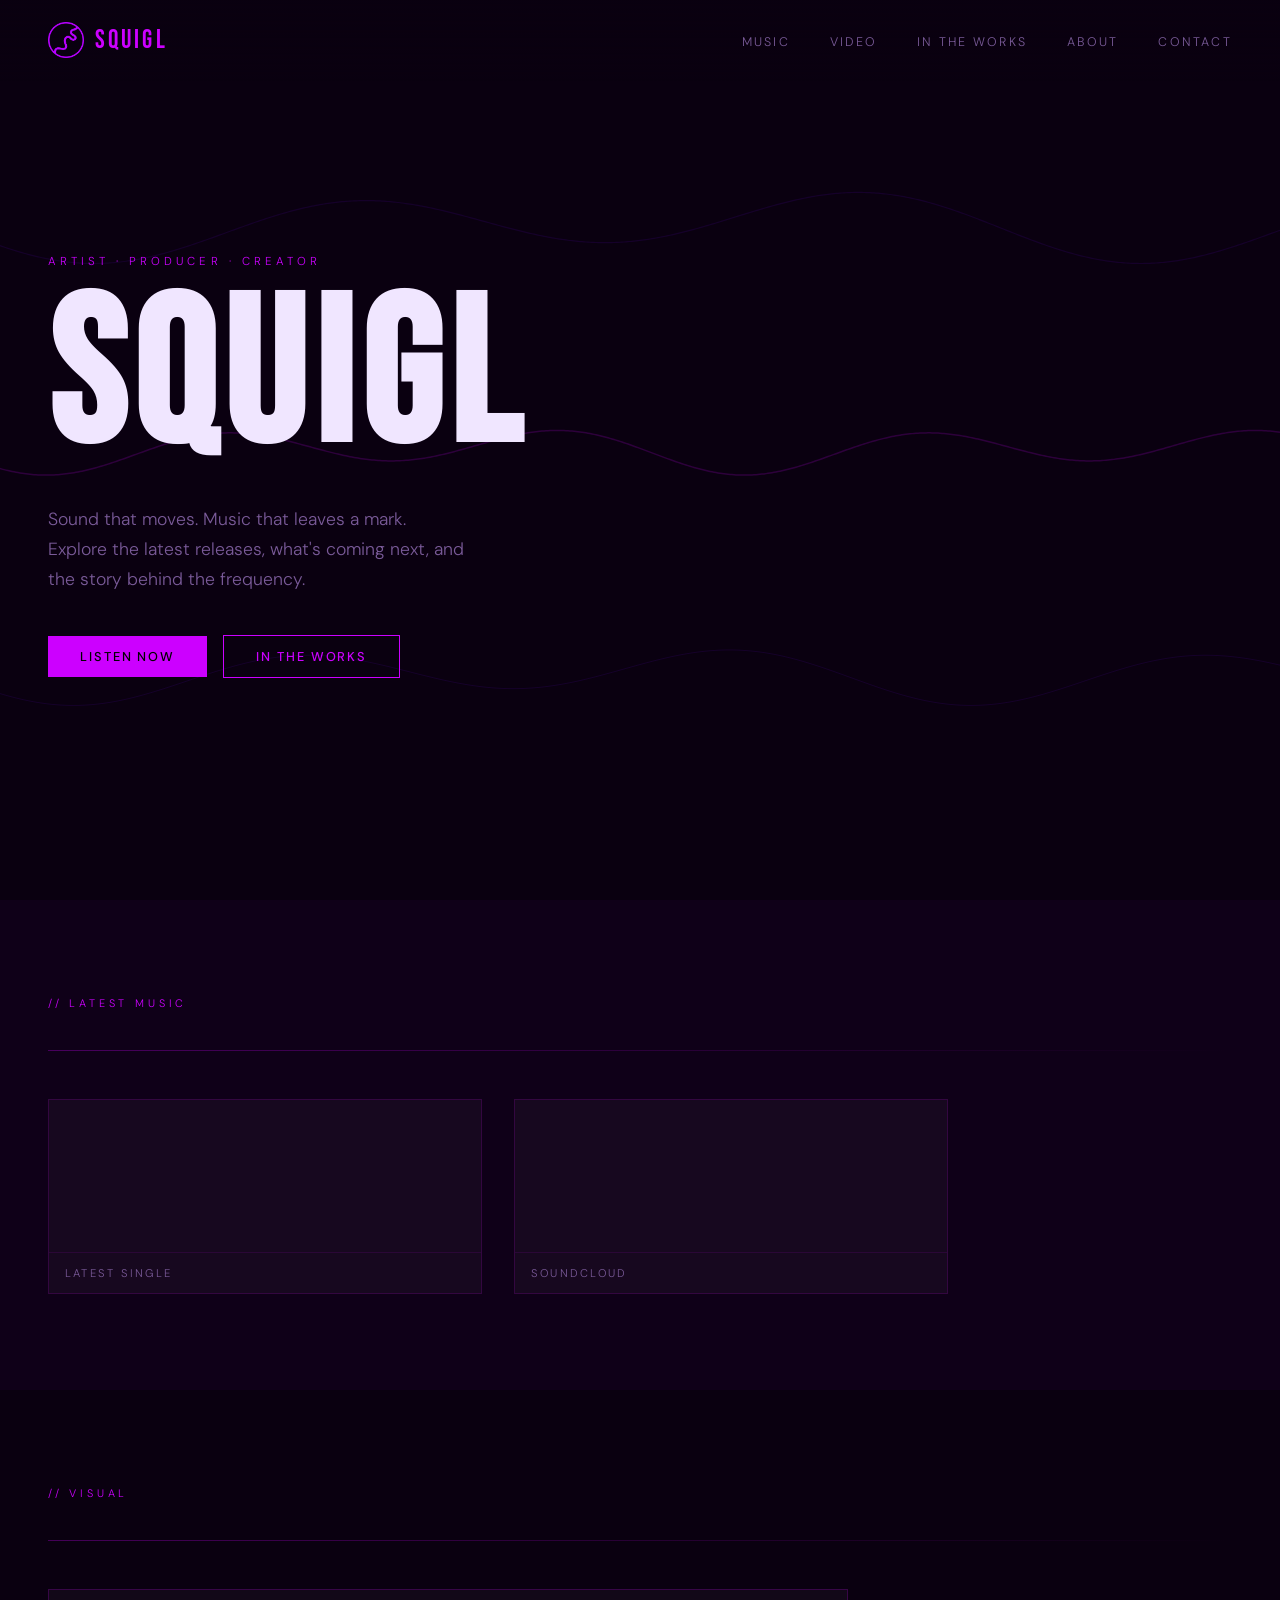
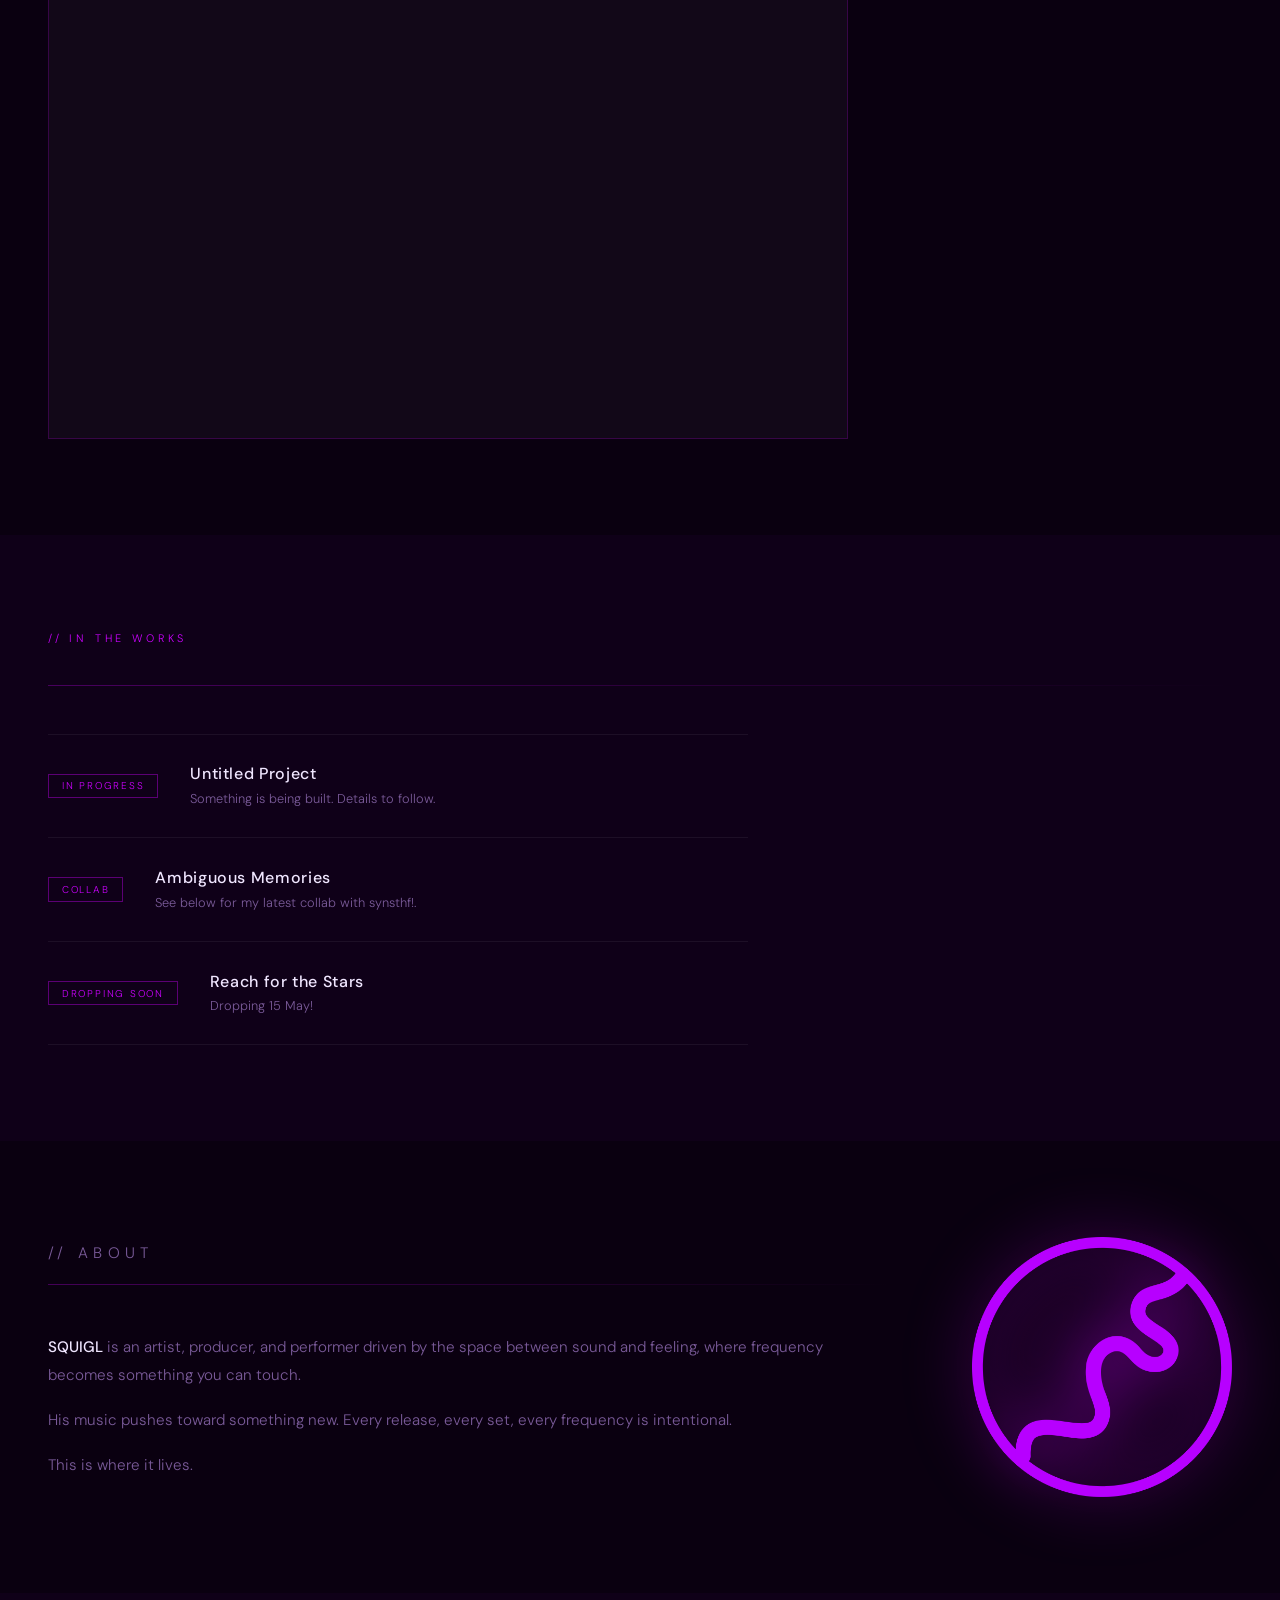
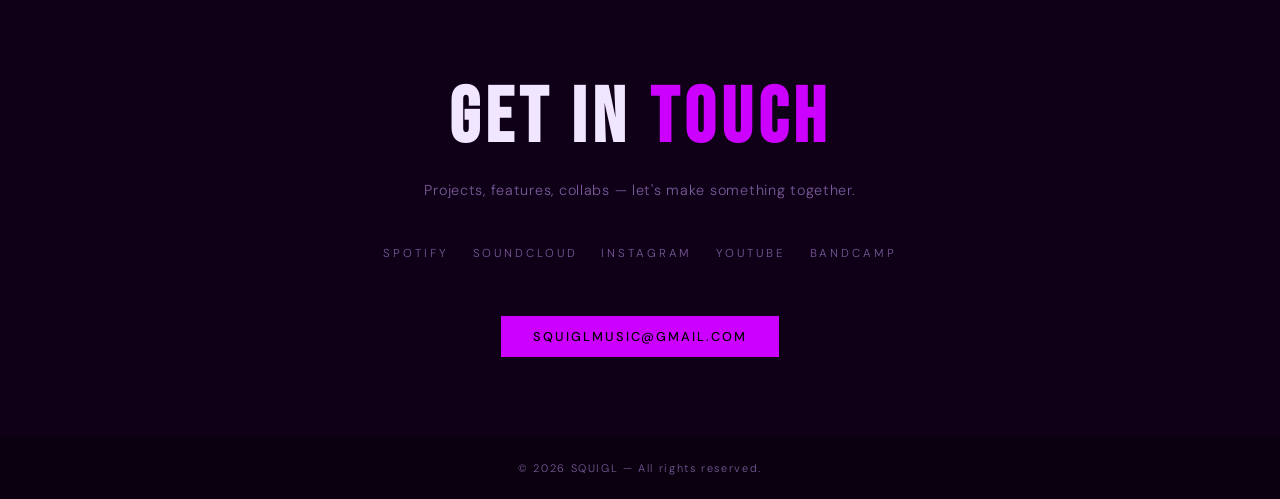
==== index.html @ 2b28300a "update page with updates" ====
<!DOCTYPE html>
<html lang="en">
<head>
  <meta charset="UTF-8" />
  <meta name="viewport" content="width=device-width, initial-scale=1.0"/>
  <title>SQUIGL</title>
  <link href="https://fonts.googleapis.com/css2?family=Bebas+Neue&family=DM+Sans:wght@300;400;500&display=swap" rel="stylesheet"/>
  <link rel="stylesheet" href="styles.css"/>
  <link rel="icon" type="image/png" href="assets/squigl-logo.png" />
</head>
<body>

<!-- Animated waveform background -->
<canvas id="wave-canvas"></canvas>

<!-- ── NAV ── -->
<nav>
  <a href="#hero" class="nav-logo">
    <img src="assets/squigl-logo.png" alt="SQUIGL logo" class="nav-logo-img" />
    <span>SQUIGL</span>
  </a>
  <ul class="nav-links">
    <li><a href="#music">Music</a></li>
    <li><a href="#video">Video</a></li>
    <li><a href="#itw">In The Works</a></li>
    <li><a href="#about">About</a></li>
    <li><a href="#contact">Contact</a></li>
  </ul>
</nav>

<!-- ── HERO ── -->
<section id="hero">
  <p class="hero-eyebrow">Artist · Producer · Creator</p>
  <h1 class="hero-title">SQUIGL</h1>
  <p class="hero-sub">
    Sound that moves. Music that leaves a mark. Explore the latest releases,
    what's coming next, and the story behind the frequency.
  </p>
  <div class="hero-cta">
    <a href="#music" class="btn-primary">Listen Now</a>
    <a href="#itw" class="btn-ghost">In The Works</a>
  </div>
</section>

<!-- ── MUSIC ── -->
<section id="music">
  <div class="reveal">
    <p class="section-label">// Latest Music</p>
    <div class="divider"></div>
  </div>
  <div class="music-grid reveal">

    <!-- SPOTIFY: Replace src with your own Spotify embed URL -->
    <div class="embed-card">
      <iframe
        style="border-radius:12px"
        src="https://open.spotify.com/track/2pIwfe04i9Z5fiFF3pInk8?si=0004946052394deb"
        width="100%" height="152" frameBorder="0" allowfullscreen=""
        allow="autoplay; clipboard-write; encrypted-media; fullscreen; picture-in-picture"
        loading="lazy">
      </iframe>
      <p class="embed-label">Latest Single</p>
    </div>

    <!-- SOUNDCLOUD: Replace url= param with your SoundCloud profile/track URL -->
    <div class="embed-card">
      <iframe
        src="https://w.soundcloud.com/player/?url=https%3A//api.soundcloud.com/tracks/soundcloud%253Atracks%253A2305006985&color=%23ff5500&auto_play=false&hide_related=false&show_comments=true&show_user=true&show_reposts=false&show_teaser=true&visual=true"
        height="152"
        allow="autoplay">
      </iframe>
      <p class="embed-label">SoundCloud</p>
    </div>

  </div>
</section>

<!-- ── VIDEO ── -->
<section id="video">
  <div class="reveal">
    <p class="section-label">// Visual</p>
    <div class="divider"></div>
  </div>
  <div class="video-wrapper reveal">
    <iframe
      src="https://www.youtube.com/embed/nkhw7h3QoJo?si=fxTuR2RmTBnGTgtb"
      title="YouTube video player"
      frameborder="0"
      allow="accelerometer; autoplay; clipboard-write; encrypted-media; gyroscope; picture-in-picture; web-share"
      referrerpolicy="strict-origin-when-cross-origin"
      allowfullscreen>
    </iframe>
  </div>
</section>

<!-- ── IN THE WORKS ── -->
<section id="itw">
  <div class="reveal">
    <p class="section-label">// In The Works</p>
    <div class="divider"></div>
  </div>
  <div class="itw-list reveal">

    <!-- ITW CARD: Duplicate for each project. Status options: Coming Soon / In Progress / Collab / Dropping Soon -->
    <div class="itw-card">
      <span class="itw-status">In Progress</span>
      <div class="itw-info">
        <div class="itw-title">Untitled Project</div>
        <div class="itw-desc">Something is being built. Details to follow.</div>
      </div>
    </div>

    <div class="itw-card">
      <span class="itw-status">Collab</span>
      <div class="itw-info">
        <div class="itw-title">Ambiguous Memories</div>
        <div class="itw-desc">See below for my latest collab with synsthf!.</div>
      </div>
    </div>

    <div class="itw-card">
      <span class="itw-status">Dropping Soon</span>
      <div class="itw-info">
        <div class="itw-title">Reach for the Stars</div>
        <div class="itw-desc">Dropping 15 May!</div>
      </div>
    </div>

  </div>
</section>

<!-- ── ABOUT ── -->
<section id="about">
  <div class="about-text reveal">
    <p class="section-label">// About</p>
    <div class="divider"></div>
    <p>
      <strong>SQUIGL</strong> is an artist, producer, and performer driven by the space
      between sound and feeling, where frequency becomes something you can touch.
    </p>
    <p>
      His music pushes toward something new. Every release, every set, every frequency is intentional.
    </p>
    <p>This is where it lives.</p>
  </div>
  <div class="about-visual reveal">
    <div class="about-logo-wrap">
      <img src="assets/squigl-logo.png" alt="SQUIGL" class="about-logo-img" />
    </div>
  </div>
</section>

<!-- ── CONTACT ── -->
<section id="contact">
  <h2 class="contact-title reveal">GET IN <span>TOUCH</span></h2>
  <p class="contact-sub reveal">Projects, features, collabs — let's make something together.</p>

  <!-- SOCIAL LINKS: Replace each href="#" with your actual profile URL -->
  <div class="social-row reveal">
    <a href="https://open.spotify.com/artist/3eHEbnWZ27MDBjAHcdsJw5" class="social-link">Spotify</a>
    <a href="https://soundcloud.com/squigl" class="social-link">SoundCloud</a>
    <a href="https://www.instagram.com/squigl.music/" class="social-link">Instagram</a>
    <a href="https://www.youtube.com/@SQUIGL-Music" class="social-link">YouTube</a>
    <a href="https://squigl.bandcamp.com/dashboard" class="social-link">Bandcamp</a>
  </div>

  <!-- EMAIL: Replace with your actual email address -->
  <a href="mailto:squiglmusic@gmail.com" class="btn-primary reveal">squiglmusic@gmail.com</a>
</section>

<!-- ── FOOTER ── -->
<footer>
  <p>&copy; 2026 SQUIGL — All rights reserved.</p>
</footer>

<script src="script.js"></script>
</body>
</html>
---- styles.css ----
/* ============================================================
   SQUIGL — styles.css
   ============================================================ */

*, *::before, *::after { box-sizing: border-box; margin: 0; padding: 0; }

/* ── CSS VARIABLES ── */
:root {
  --bg: #0a0010;
  --bg2: #0f0018;
  --purple-deep: #1a003a;
  --purple-mid: #4b00a0;
  --magenta: #cc00ff;
  --magenta-bright: #e040ff;
  --text: #f0e6ff;
  --muted: #7a5a99;
}

html { scroll-behavior: smooth; }

body {
  background: var(--bg);
  color: var(--text);
  font-family: 'DM Sans', sans-serif;
  font-weight: 300;
  overflow-x: hidden;
}

/* ── ANIMATED WAVEFORM CANVAS ── */
#wave-canvas {
  position: fixed;
  top: 0; left: 0;
  width: 100%;
  height: 100%;
  z-index: 0;
  opacity: 0.18;
  pointer-events: none;
}

/* ============================================================
   NAV
   ============================================================ */
nav {
  position: fixed;
  top: 0; left: 0; right: 0;
  z-index: 100;
  display: flex;
  flex-direction: row;
  align-items: center;
  justify-content: space-between;
  padding: 1.4rem 3rem;
  background: linear-gradient(to bottom, rgba(10,0,16,0.95) 0%, transparent 100%);
}

.nav-logo {
  display: flex;
  flex-direction: row;
  align-items: center;
  gap: 0.7rem;
  text-decoration: none;
}

.nav-logo-img {
  width: 36px;
  height: 36px;
  object-fit: contain;
}

.nav-logo span {
  font-family: 'Bebas Neue', sans-serif;
  font-size: 1.6rem;
  letter-spacing: 0.12em;
  color: var(--magenta);
}

.nav-links {
  display: flex;
  flex-direction: row;
  align-items: center;
  gap: 2.5rem;
  list-style: none;
}

.nav-links a {
  color: var(--muted);
  text-decoration: none;
  font-size: 0.78rem;
  letter-spacing: 0.18em;
  text-transform: uppercase;
  transition: color 0.2s;
}

.nav-links a:hover { color: var(--magenta-bright); }

/* ============================================================
   HERO
   ============================================================ */
#hero {
  position: relative;
  z-index: 1;
  min-height: 100vh;
  display: flex;
  flex-direction: column;
  justify-content: center;
  align-items: flex-start;
  padding: 5rem 3rem 3rem;
}

.hero-eyebrow {
  font-size: 0.72rem;
  letter-spacing: 0.35em;
  text-transform: uppercase;
  color: var(--magenta);
  margin-bottom: 1.2rem;
  opacity: 0;
  animation: fadeUp 0.8s 0.2s forwards;
}

.hero-title {
  font-family: 'Bebas Neue', sans-serif;
  font-size: clamp(5rem, 16vw, 14rem);
  line-height: 0.9;
  letter-spacing: 0.04em;
  color: var(--text);
  opacity: 0;
  animation: fadeUp 0.9s 0.4s forwards;
}

.hero-title span { color: var(--magenta); }

.hero-sub {
  margin-top: 2rem;
  font-size: clamp(0.9rem, 1.4vw, 1.1rem);
  color: var(--muted);
  max-width: 420px;
  line-height: 1.7;
  opacity: 0;
  animation: fadeUp 0.9s 0.6s forwards;
}

.hero-cta {
  margin-top: 2.5rem;
  display: flex;
  flex-direction: row;
  align-items: center;
  gap: 1rem;
  opacity: 0;
  animation: fadeUp 0.9s 0.8s forwards;
}

/* ============================================================
   BUTTONS
   ============================================================ */
.btn-primary {
  display: inline-flex;
  align-items: center;
  justify-content: center;
  padding: 0.75rem 2rem;
  background: var(--magenta);
  color: #000;
  font-family: 'DM Sans', sans-serif;
  font-weight: 500;
  font-size: 0.8rem;
  letter-spacing: 0.15em;
  text-transform: uppercase;
  text-decoration: none;
  border: none;
  cursor: pointer;
  transition: background 0.2s, transform 0.15s;
}

.btn-primary:hover {
  background: var(--magenta-bright);
  transform: translateY(-2px);
}

.btn-ghost {
  display: inline-flex;
  align-items: center;
  justify-content: center;
  padding: 0.75rem 2rem;
  background: transparent;
  color: var(--magenta);
  font-family: 'DM Sans', sans-serif;
  font-weight: 500;
  font-size: 0.8rem;
  letter-spacing: 0.15em;
  text-transform: uppercase;
  text-decoration: none;
  border: 1px solid var(--magenta);
  cursor: pointer;
  transition: background 0.2s, transform 0.15s;
}

.btn-ghost:hover {
  background: rgba(204,0,255,0.1);
  transform: translateY(-2px);
}

/* ============================================================
   SHARED SECTION STYLES
   ============================================================ */
section {
  position: relative;
  z-index: 1;
  padding: 6rem 3rem;
}

.section-label {
  font-size: 0.68rem;
  letter-spacing: 0.35em;
  text-transform: uppercase;
  color: var(--magenta);
  margin-bottom: 2.5rem;
}

.divider {
  width: 100%;
  height: 1px;
  background: linear-gradient(to right, var(--magenta), transparent);
  margin-bottom: 3rem;
  opacity: 0.3;
}

/* ============================================================
   MUSIC
   ============================================================ */
#music {
  background: var(--bg2);
}

.music-grid {
  display: flex;
  flex-direction: row;
  flex-wrap: wrap;
  gap: 2rem;
  max-width: 900px;
}

.embed-card {
  flex: 1 1 360px;
  display: flex;
  flex-direction: column;
  background: rgba(255,255,255,0.03);
  border: 1px solid rgba(204,0,255,0.15);
  overflow: hidden;
  transition: border-color 0.3s, transform 0.3s;
}

.embed-card:hover {
  border-color: rgba(204,0,255,0.5);
  transform: translateY(-4px);
}

.embed-card iframe {
  width: 100%;
  display: block;
  border: none;
}

.embed-label {
  padding: 0.8rem 1rem;
  font-size: 0.7rem;
  letter-spacing: 0.2em;
  text-transform: uppercase;
  color: var(--muted);
  border-top: 1px solid rgba(204,0,255,0.1);
}

/* ============================================================
   VIDEO
   ============================================================ */
#video {
  background: var(--bg);
}

.video-wrapper {
  position: relative;
  width: 100%;
  max-width: 800px;
  aspect-ratio: 16/9;
  background: rgba(255,255,255,0.03);
  border: 1px solid rgba(204,0,255,0.2);
  overflow: hidden;
}

.video-wrapper iframe {
  position: absolute;
  inset: 0;
  width: 100%;
  height: 100%;
  border: none;
}

/* ============================================================
   IN THE WORKS
   ============================================================ */
#itw {
  background: var(--bg2);
}

.itw-list {
  max-width: 700px;
  display: flex;
  flex-direction: column;
}

.itw-card {
  display: flex;
  flex-direction: row;
  align-items: center;
  gap: 2rem;
  padding: 1.8rem 0;
  border-bottom: 1px solid rgba(255,255,255,0.06);
}

.itw-card:first-child {
  border-top: 1px solid rgba(255,255,255,0.06);
}

.itw-status {
  flex: 0 0 auto;
  font-size: 0.62rem;
  letter-spacing: 0.18em;
  text-transform: uppercase;
  color: var(--magenta);
  border: 1px solid rgba(204,0,255,0.4);
  padding: 0.3rem 0.8rem;
  white-space: nowrap;
}

.itw-info {
  flex: 1;
  display: flex;
  flex-direction: column;
  gap: 0.3rem;
}

.itw-title {
  font-size: 1rem;
  font-weight: 500;
  color: var(--text);
  letter-spacing: 0.04em;
}

.itw-desc {
  font-size: 0.8rem;
  color: var(--muted);
  line-height: 1.5;
}

/* ============================================================
   ABOUT
   ============================================================ */
#about {
  display: flex;
  flex-direction: row;
  align-items: center;
  gap: 5rem;
  background: var(--bg);
}

.about-text {
  flex: 1;
  display: flex;
  flex-direction: column;
}

.about-text p {
  color: var(--muted);
  line-height: 1.9;
  font-size: 0.95rem;
  margin-bottom: 1rem;
}

.about-text p strong {
  color: var(--text);
  font-weight: 500;
}

.about-visual {
  flex: 0 0 auto;
  display: flex;
  align-items: center;
  justify-content: center;
}

.about-logo-wrap {
  position: relative;
  width: 260px;
  height: 260px;
}

.about-logo-wrap::before {
  content: '';
  position: absolute;
  inset: -20px;
  border-radius: 50%;
  background: radial-gradient(circle, rgba(204,0,255,0.15) 0%, transparent 70%);
  animation: pulse 3s ease-in-out infinite;
}

.about-logo-img {
  width: 100%;
  height: 100%;
  object-fit: contain;
  filter: drop-shadow(0 0 30px rgba(204,0,255,0.5));
}

/* ============================================================
   CONTACT
   ============================================================ */
#contact {
  display: flex;
  flex-direction: column;
  align-items: center;
  justify-content: center;
  text-align: center;
  background: var(--bg2);
  padding: 5rem 3rem;
}

.contact-title {
  font-family: 'Bebas Neue', sans-serif;
  font-size: clamp(2.5rem, 6vw, 5rem);
  letter-spacing: 0.08em;
  color: var(--text);
  margin-bottom: 1rem;
}

.contact-title span { color: var(--magenta); }

.contact-sub {
  color: var(--muted);
  font-size: 0.9rem;
  margin-bottom: 2.5rem;
  letter-spacing: 0.05em;
}

.social-row {
  display: flex;
  flex-direction: row;
  align-items: center;
  justify-content: center;
  flex-wrap: wrap;
  gap: 1.5rem;
  margin-bottom: 3rem;
}

.social-link {
  color: var(--muted);
  text-decoration: none;
  font-size: 0.72rem;
  letter-spacing: 0.25em;
  text-transform: uppercase;
  transition: color 0.2s;
  padding: 0.4rem 0;
  border-bottom: 1px solid transparent;
}

.social-link:hover {
  color: var(--magenta-bright);
  border-bottom-color: var(--magenta-bright);
}

/* ============================================================
   FOOTER
   ============================================================ */
footer {
  position: relative;
  z-index: 1;
  display: flex;
  align-items: center;
  justify-content: center;
  padding: 1.5rem 3rem;
  background: var(--bg);
  color: var(--muted);
  font-size: 0.68rem;
  letter-spacing: 0.15em;
}

/* ============================================================
   ANIMATIONS
   ============================================================ */
@keyframes fadeUp {
  from { opacity: 0; transform: translateY(24px); }
  to   { opacity: 1; transform: translateY(0); }
}

@keyframes pulse {
  0%, 100% { transform: scale(1); opacity: 1; }
  50%       { transform: scale(1.05); opacity: 0.7; }
}

.reveal {
  opacity: 0;
  transform: translateY(20px);
  transition: opacity 0.7s ease, transform 0.7s ease;
}

.reveal.visible {
  opacity: 1;
  transform: translateY(0);
}

/* ============================================================
   RESPONSIVE
   ============================================================ */
@media (max-width: 768px) {
  nav {
    padding: 1rem 1.5rem;
  }

  .nav-links {
    display: none;
  }

  #hero,
  section {
    padding-left: 1.5rem;
    padding-right: 1.5rem;
  }

  .music-grid {
    flex-direction: column;
  }

  #about {
    flex-direction: column;
    gap: 3rem;
  }

  .about-visual {
    order: -1;
  }

  .about-logo-wrap {
    width: 180px;
    height: 180px;
  }

  .itw-card {
    flex-direction: column;
    align-items: flex-start;
    gap: 0.8rem;
  }
}
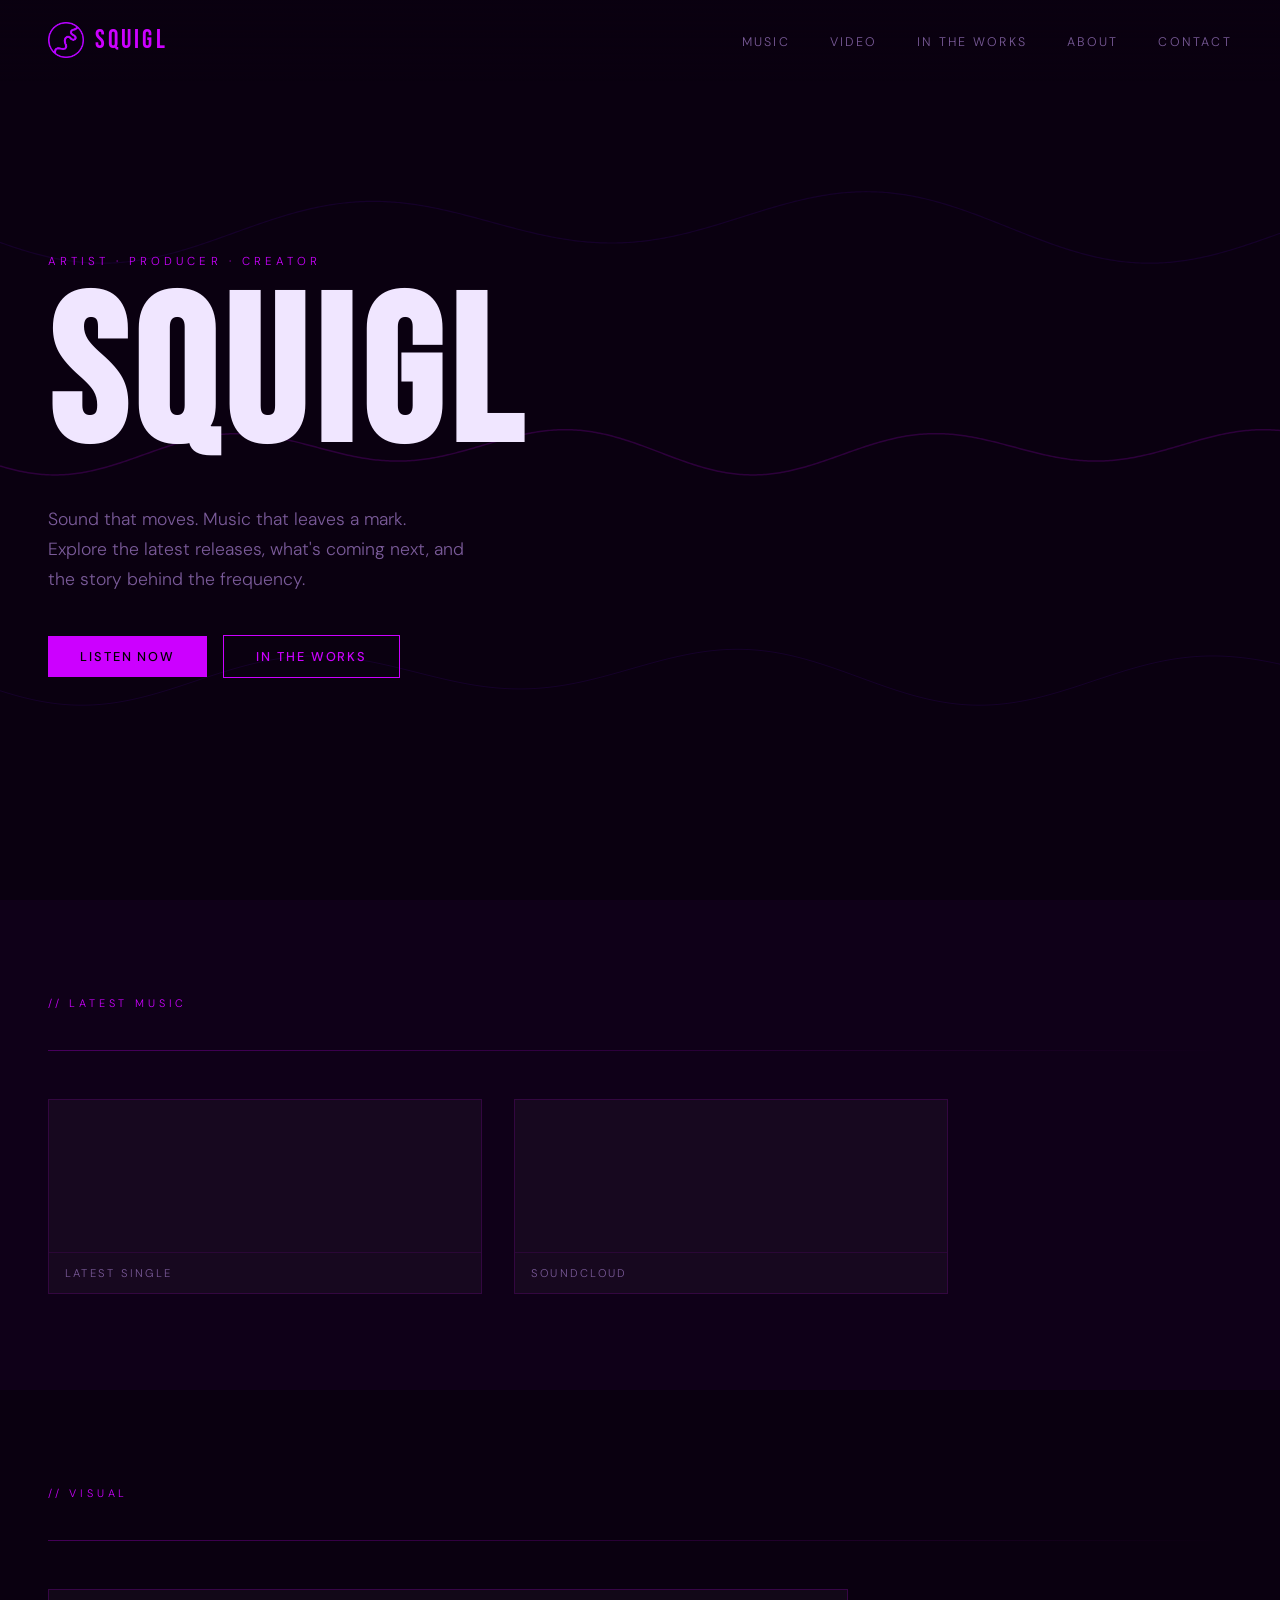
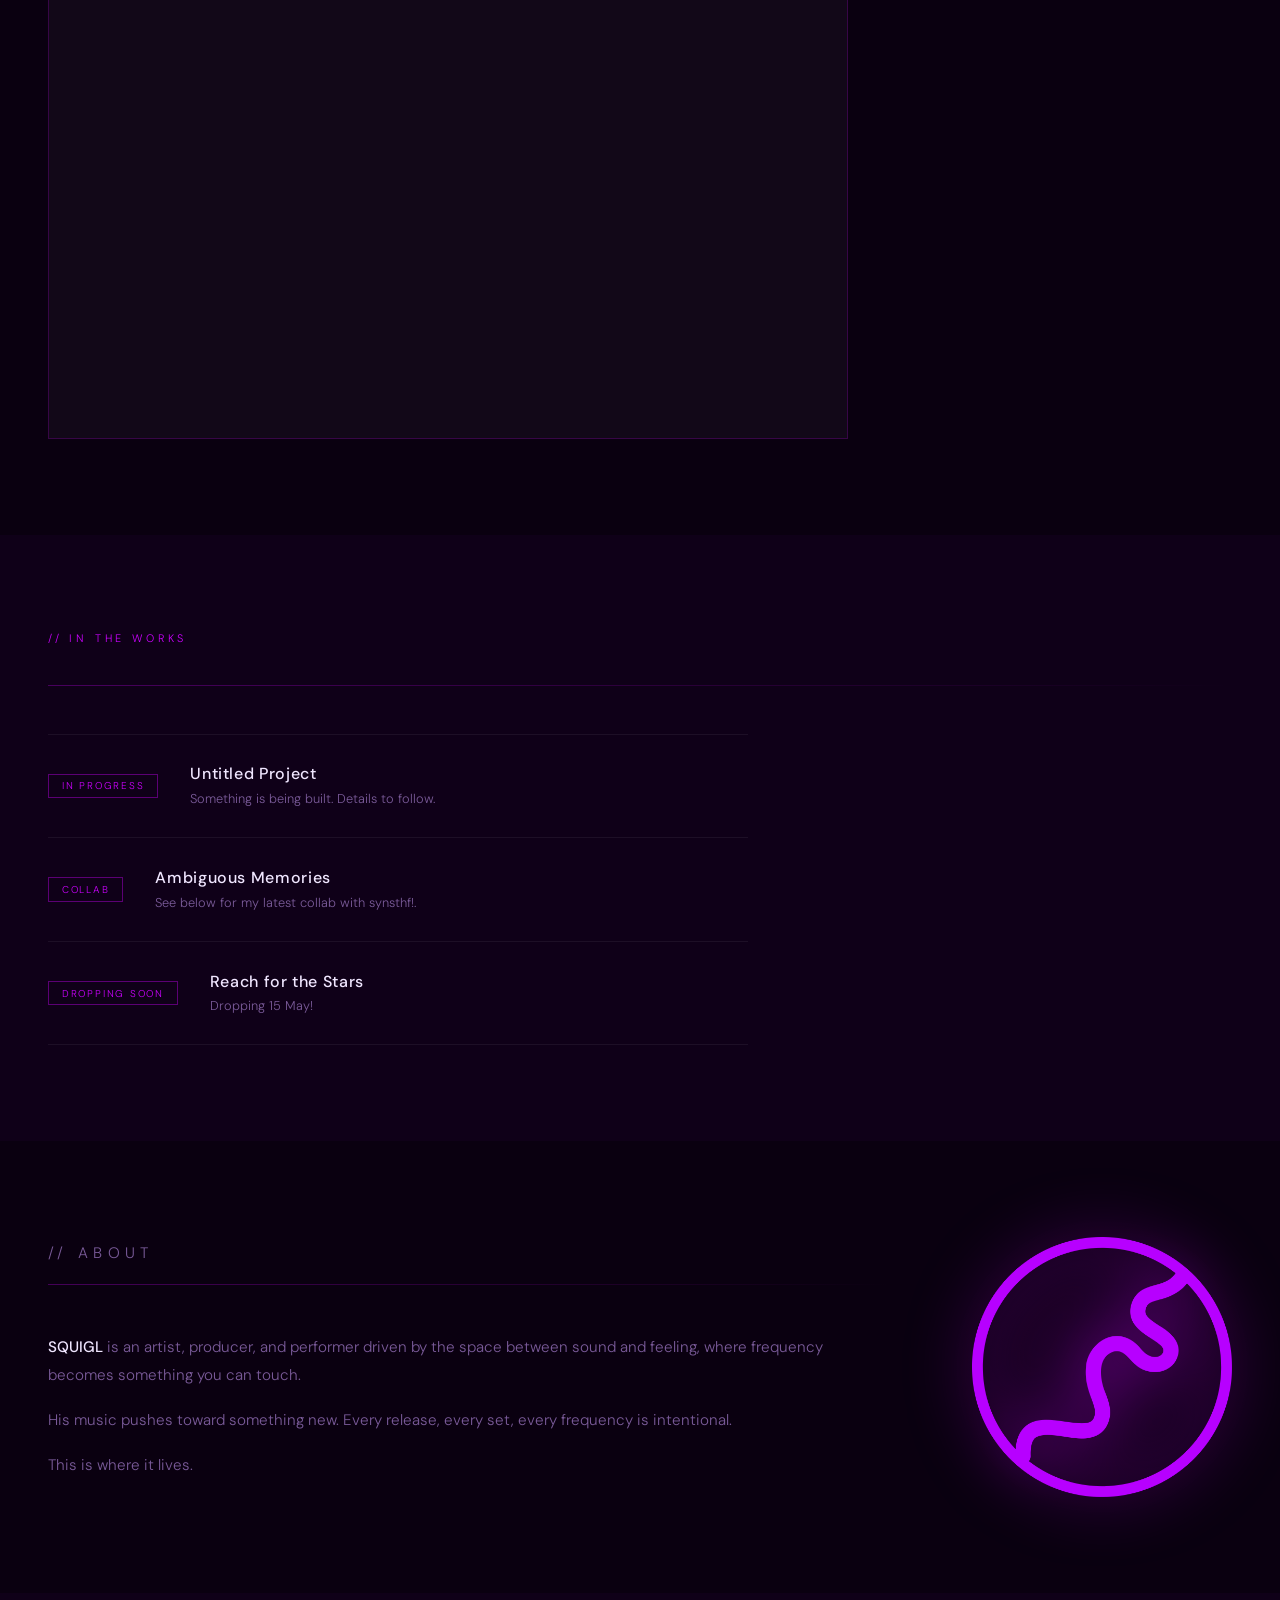
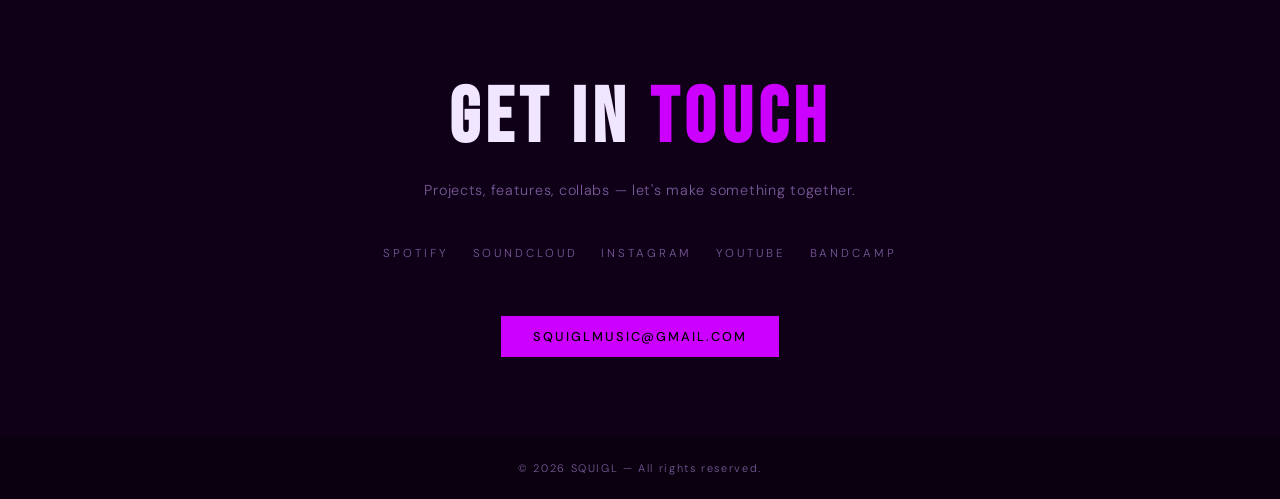
==== commit 5114d0ca: "fix spotify connection" ====
--- a/index.html
+++ b/index.html
@@ -54,7 +54,7 @@
     <div class="embed-card">
       <iframe
         style="border-radius:12px"
-        src="https://open.spotify.com/track/2pIwfe04i9Z5fiFF3pInk8?si=0004946052394deb"
+        src="https://open.spotify.com/embed/track/2pIwfe04i9Z5fiFF3pInk8"
         width="100%" height="152" frameBorder="0" allowfullscreen=""
         allow="autoplay; clipboard-write; encrypted-media; fullscreen; picture-in-picture"
         loading="lazy">
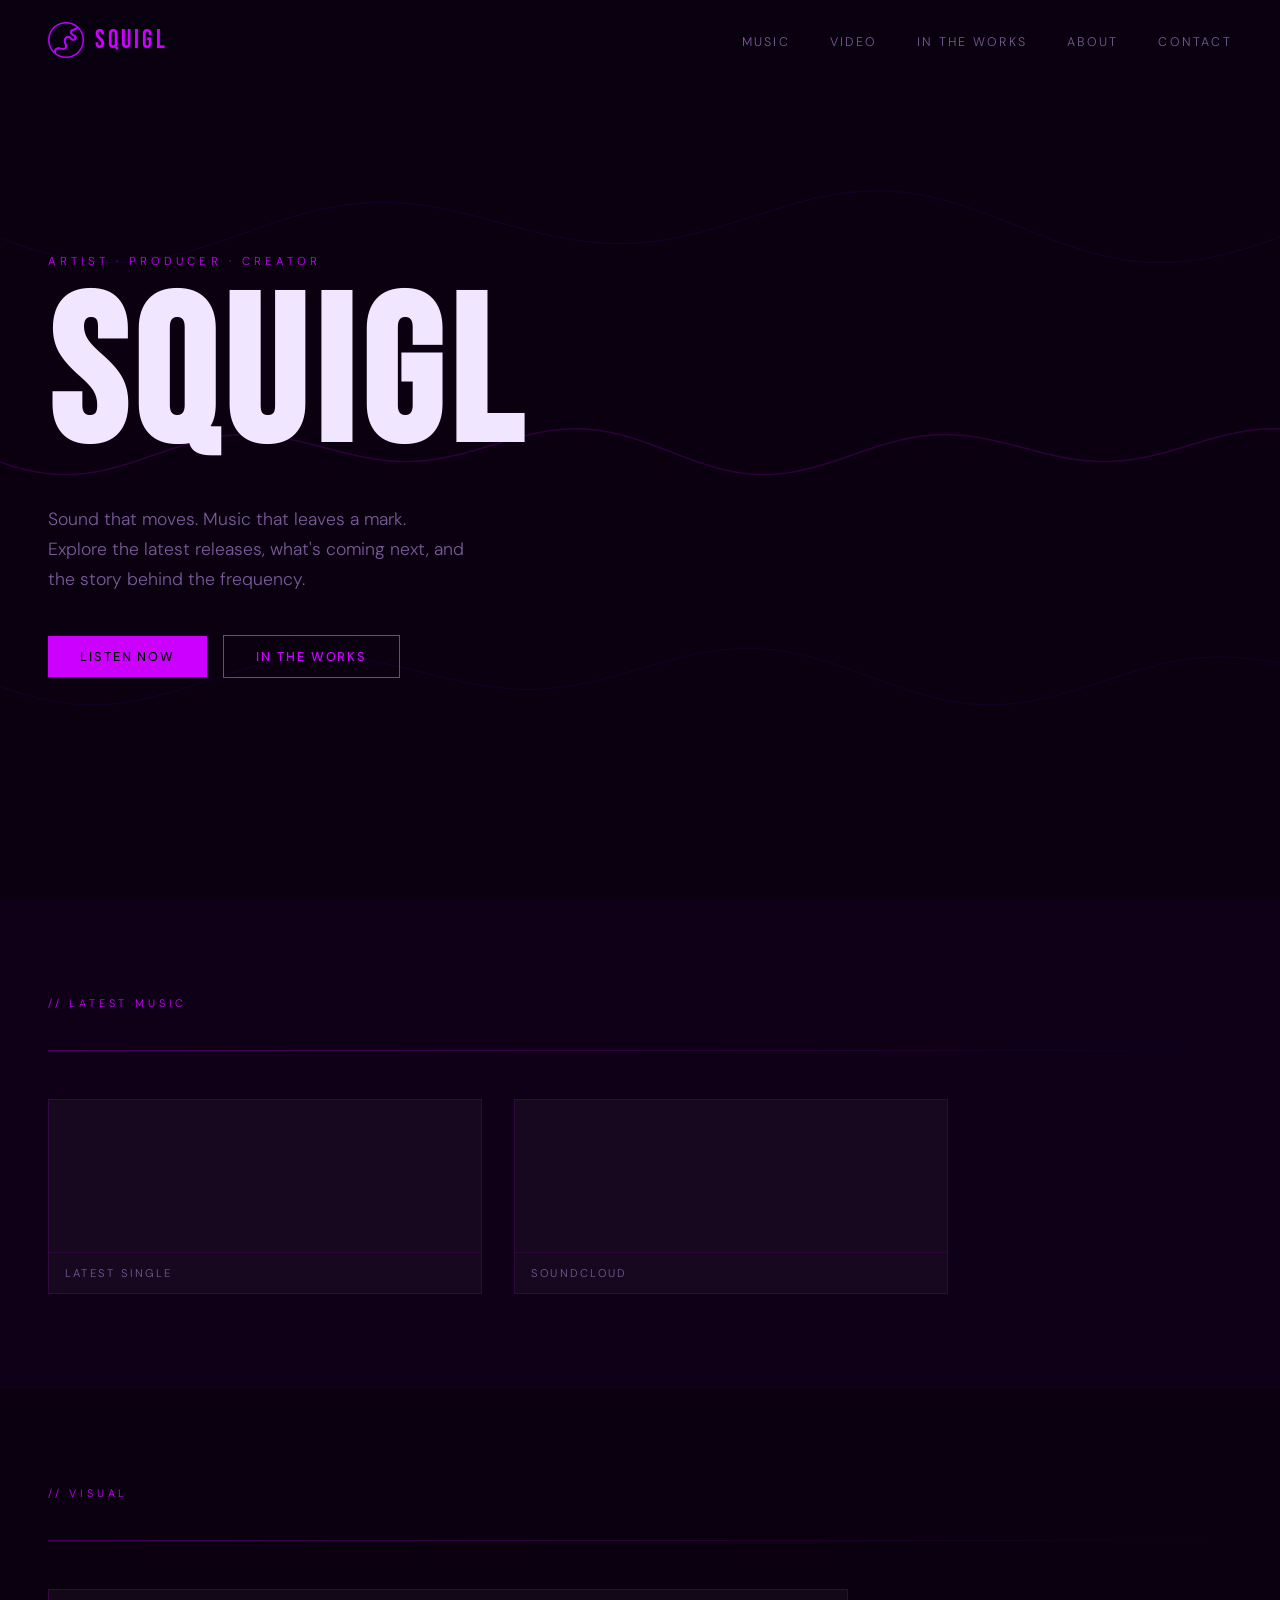
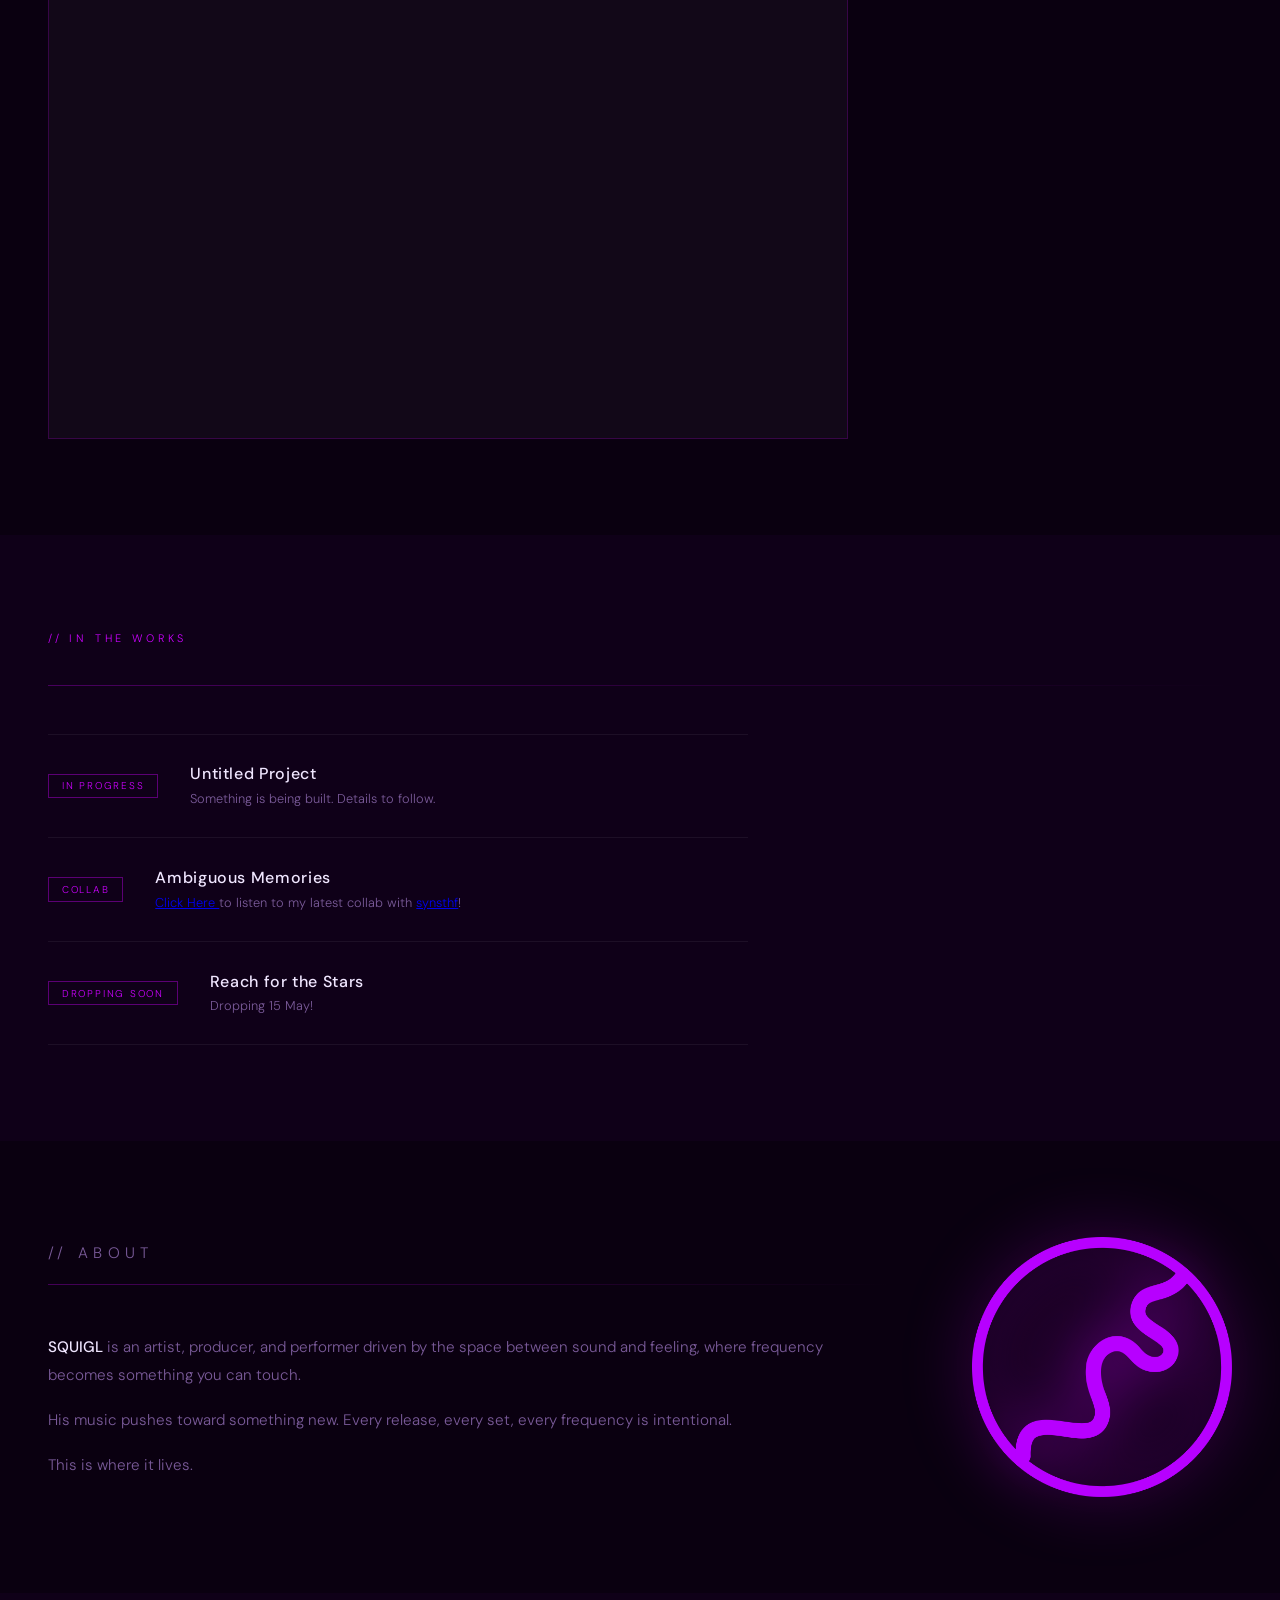
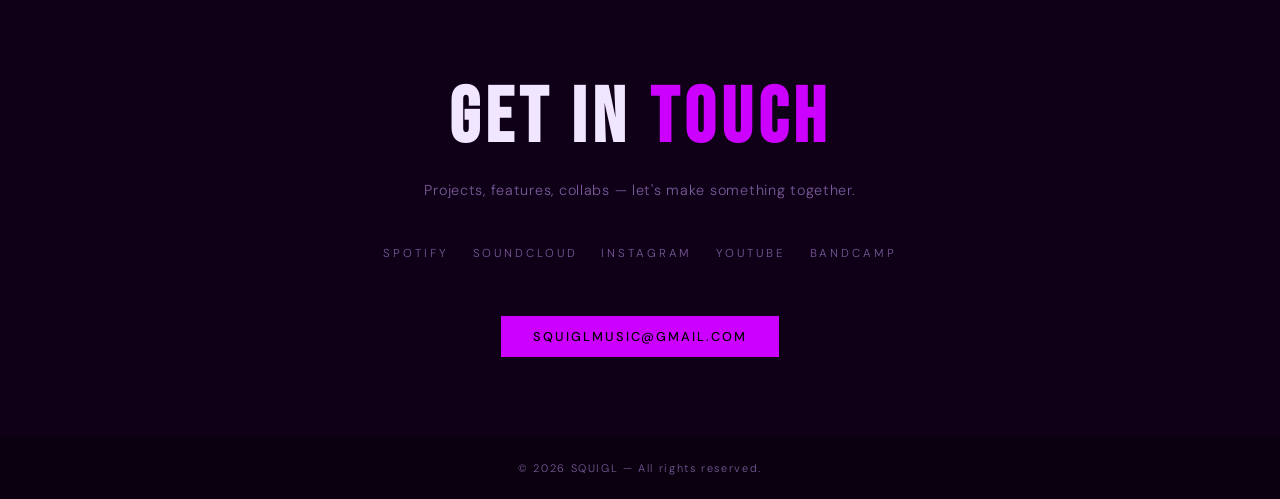
==== commit 7e537e84: "add collab info" ====
--- a/index.html
+++ b/index.html
@@ -114,7 +114,9 @@
       <span class="itw-status">Collab</span>
       <div class="itw-info">
         <div class="itw-title">Ambiguous Memories</div>
-        <div class="itw-desc">See below for my latest collab with synsthf!.</div>
+        <div class="itw-desc"><a href="https://on.soundcloud.com/UWkjcB81H3NLh9dh9k">
+          Click Here
+        </a>to listen to my latest collab with <a href="https://soundcloud.com/synsthf">synsthf</a>!</div>
       </div>
     </div>
 
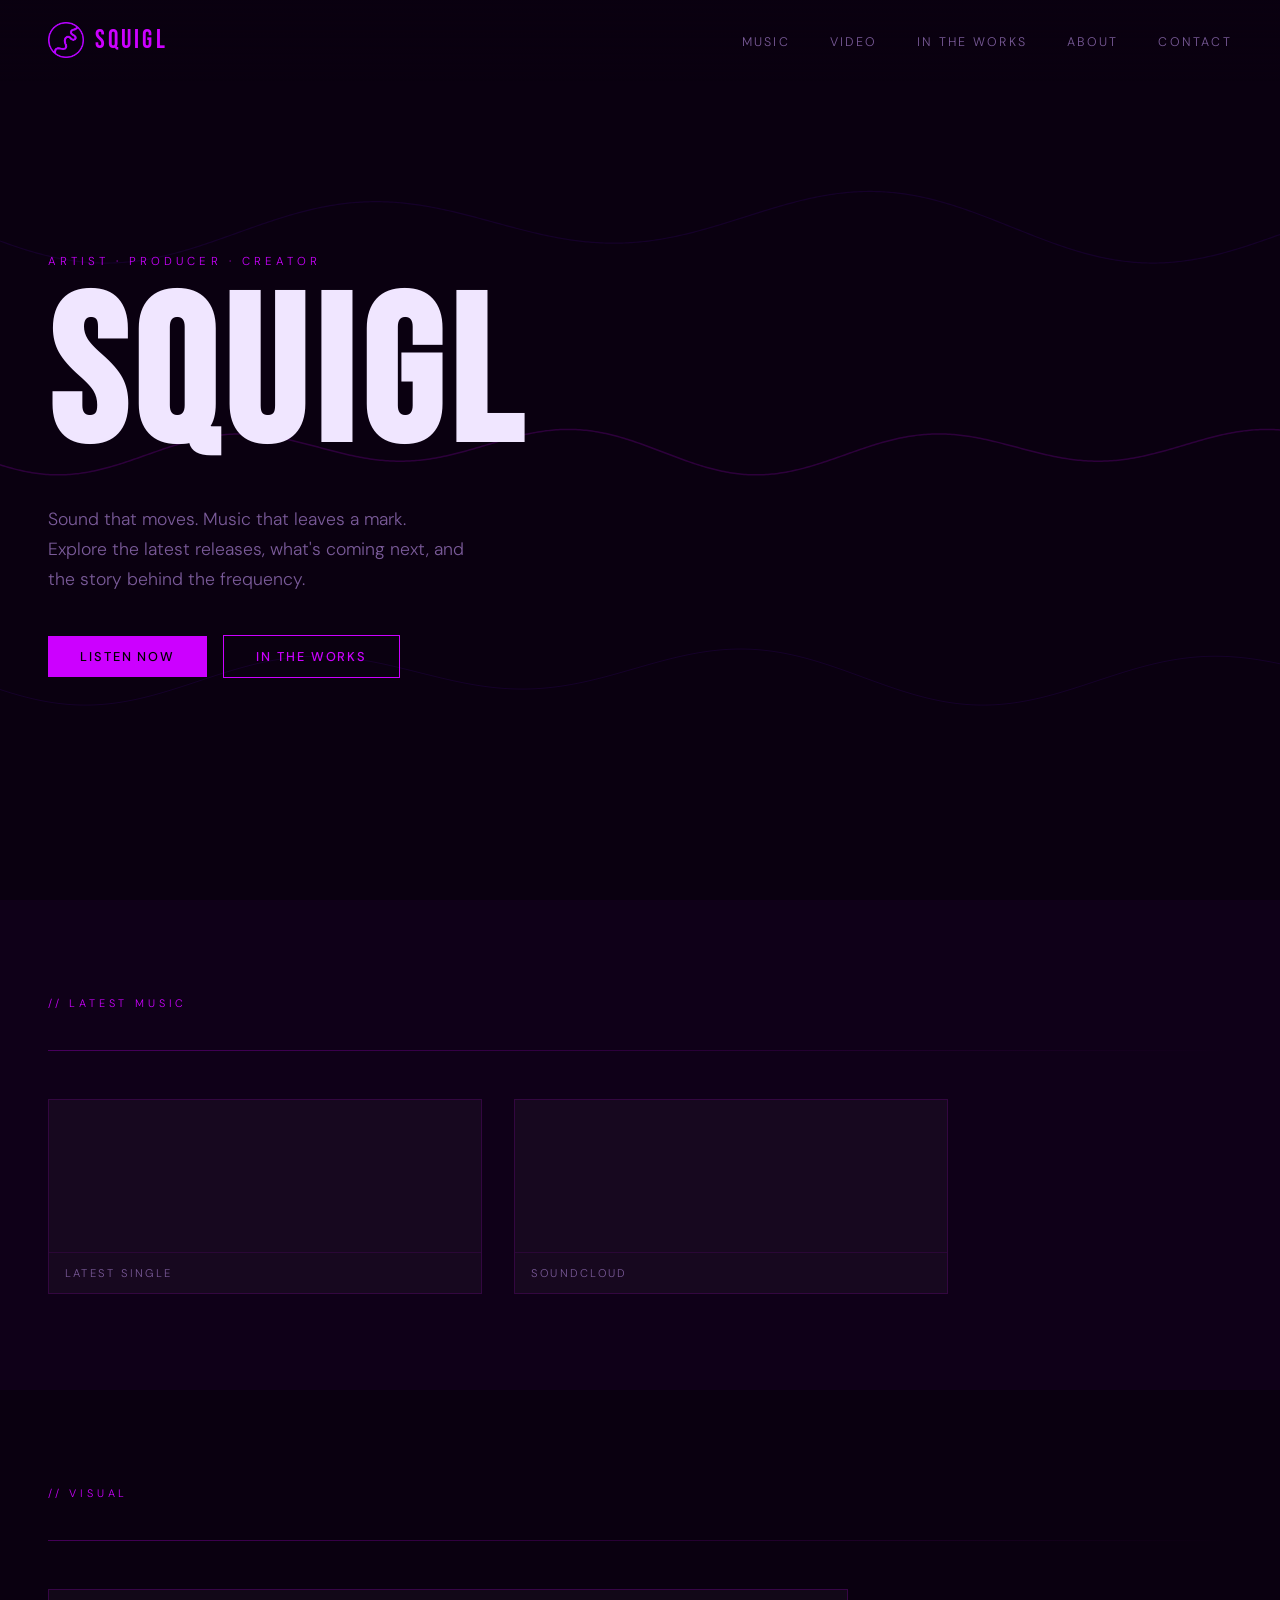
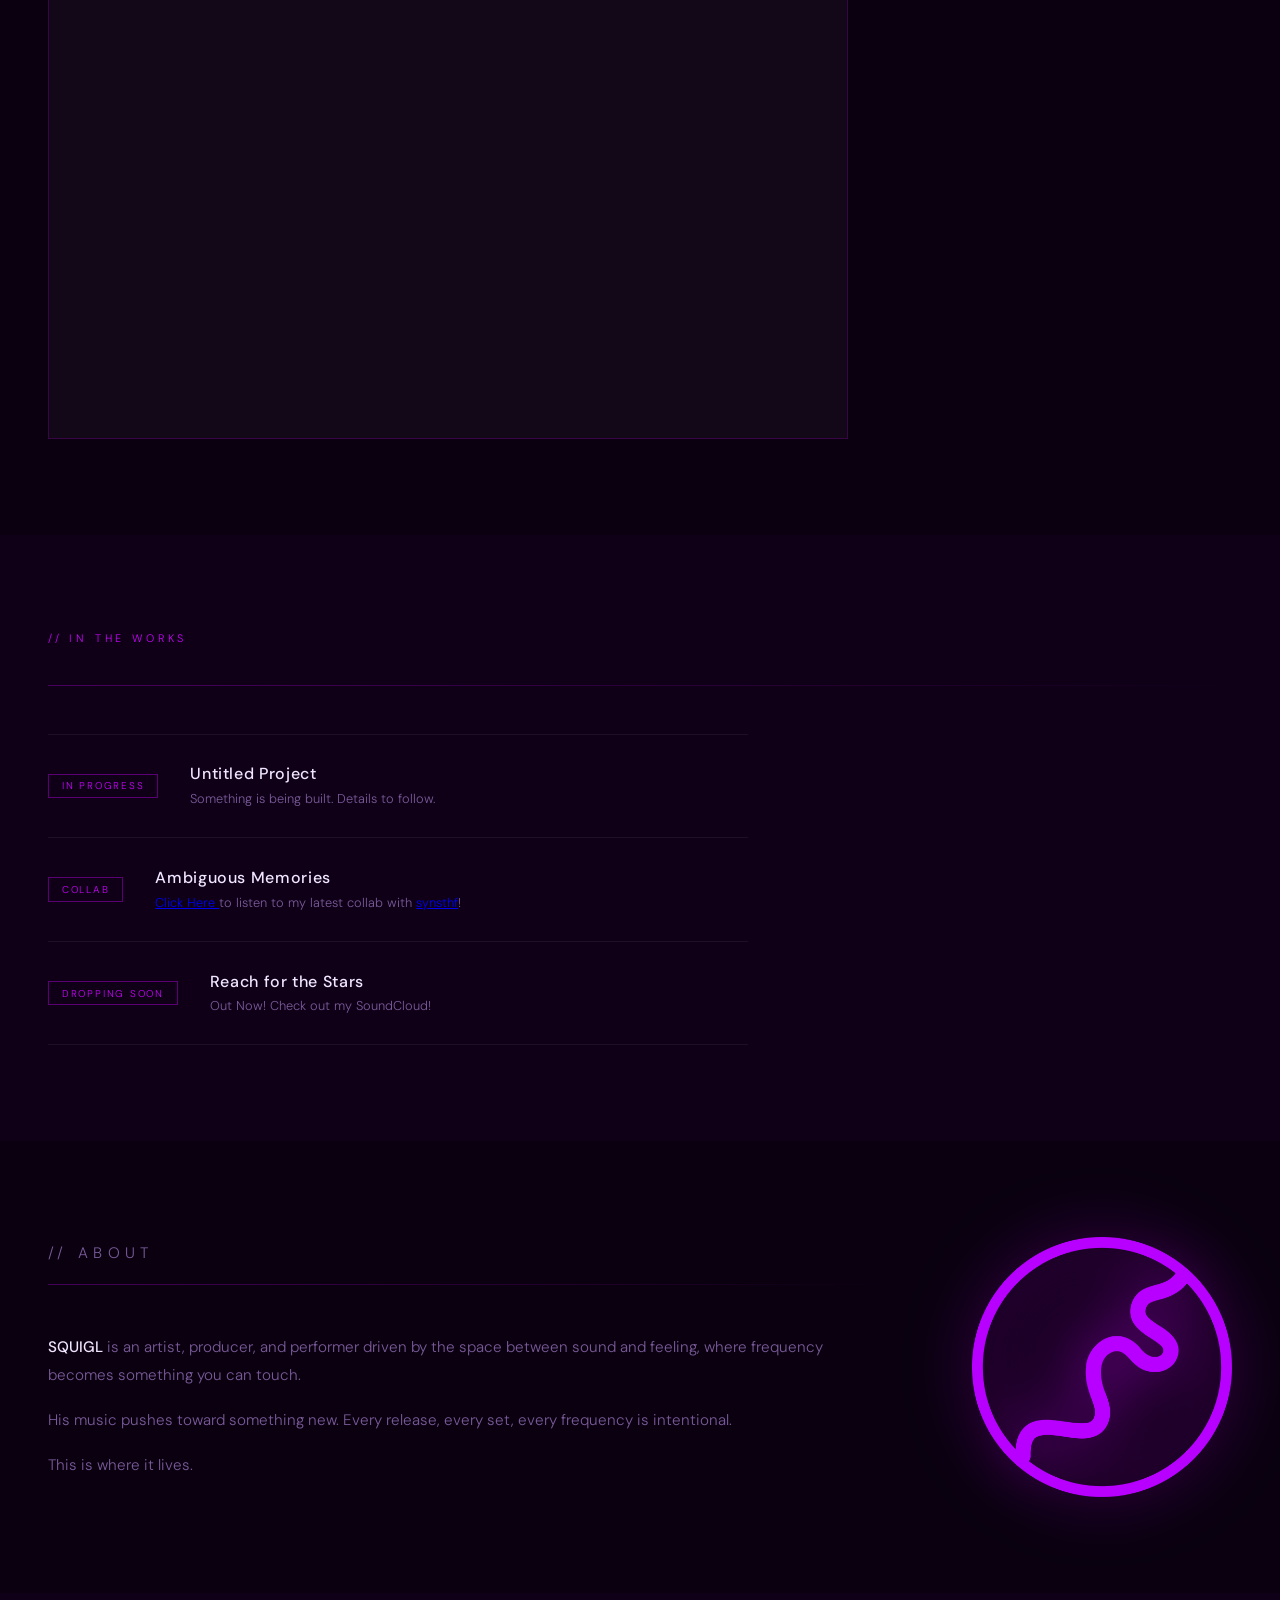
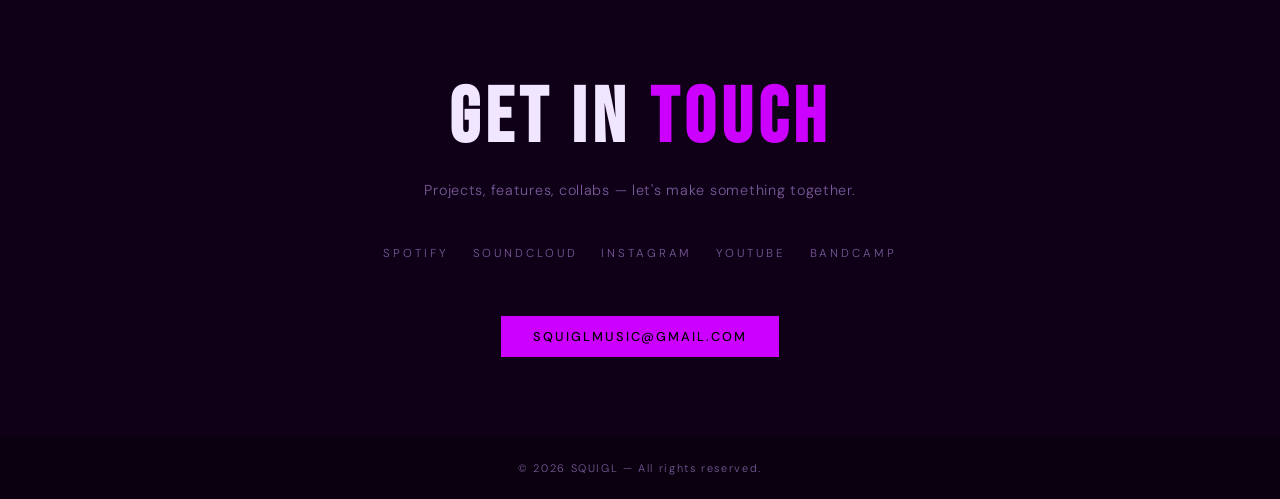
==== commit 994cb84b: "updated soundcloud link to new release" ====
--- a/index.html
+++ b/index.html
@@ -65,7 +65,7 @@
     <!-- SOUNDCLOUD: Replace url= param with your SoundCloud profile/track URL -->
     <div class="embed-card">
       <iframe
-        src="https://w.soundcloud.com/player/?url=https%3A//api.soundcloud.com/tracks/soundcloud%253Atracks%253A2305006985&color=%23ff5500&auto_play=false&hide_related=false&show_comments=true&show_user=true&show_reposts=false&show_teaser=true&visual=true"
+        src="https://w.soundcloud.com/player/?url=https%3A//api.soundcloud.com/tracks/soundcloud%253Atracks%253A2320845209&color=%23ff5500&auto_play=false&hide_related=false&show_comments=true&show_user=true&show_reposts=false&show_teaser=true&visual=true"
         height="152"
         allow="autoplay">
       </iframe>
@@ -124,7 +124,7 @@
       <span class="itw-status">Dropping Soon</span>
       <div class="itw-info">
         <div class="itw-title">Reach for the Stars</div>
-        <div class="itw-desc">Dropping 15 May!</div>
+        <div class="itw-desc">Out Now! Check out my SoundCloud!</div>
       </div>
     </div>
 
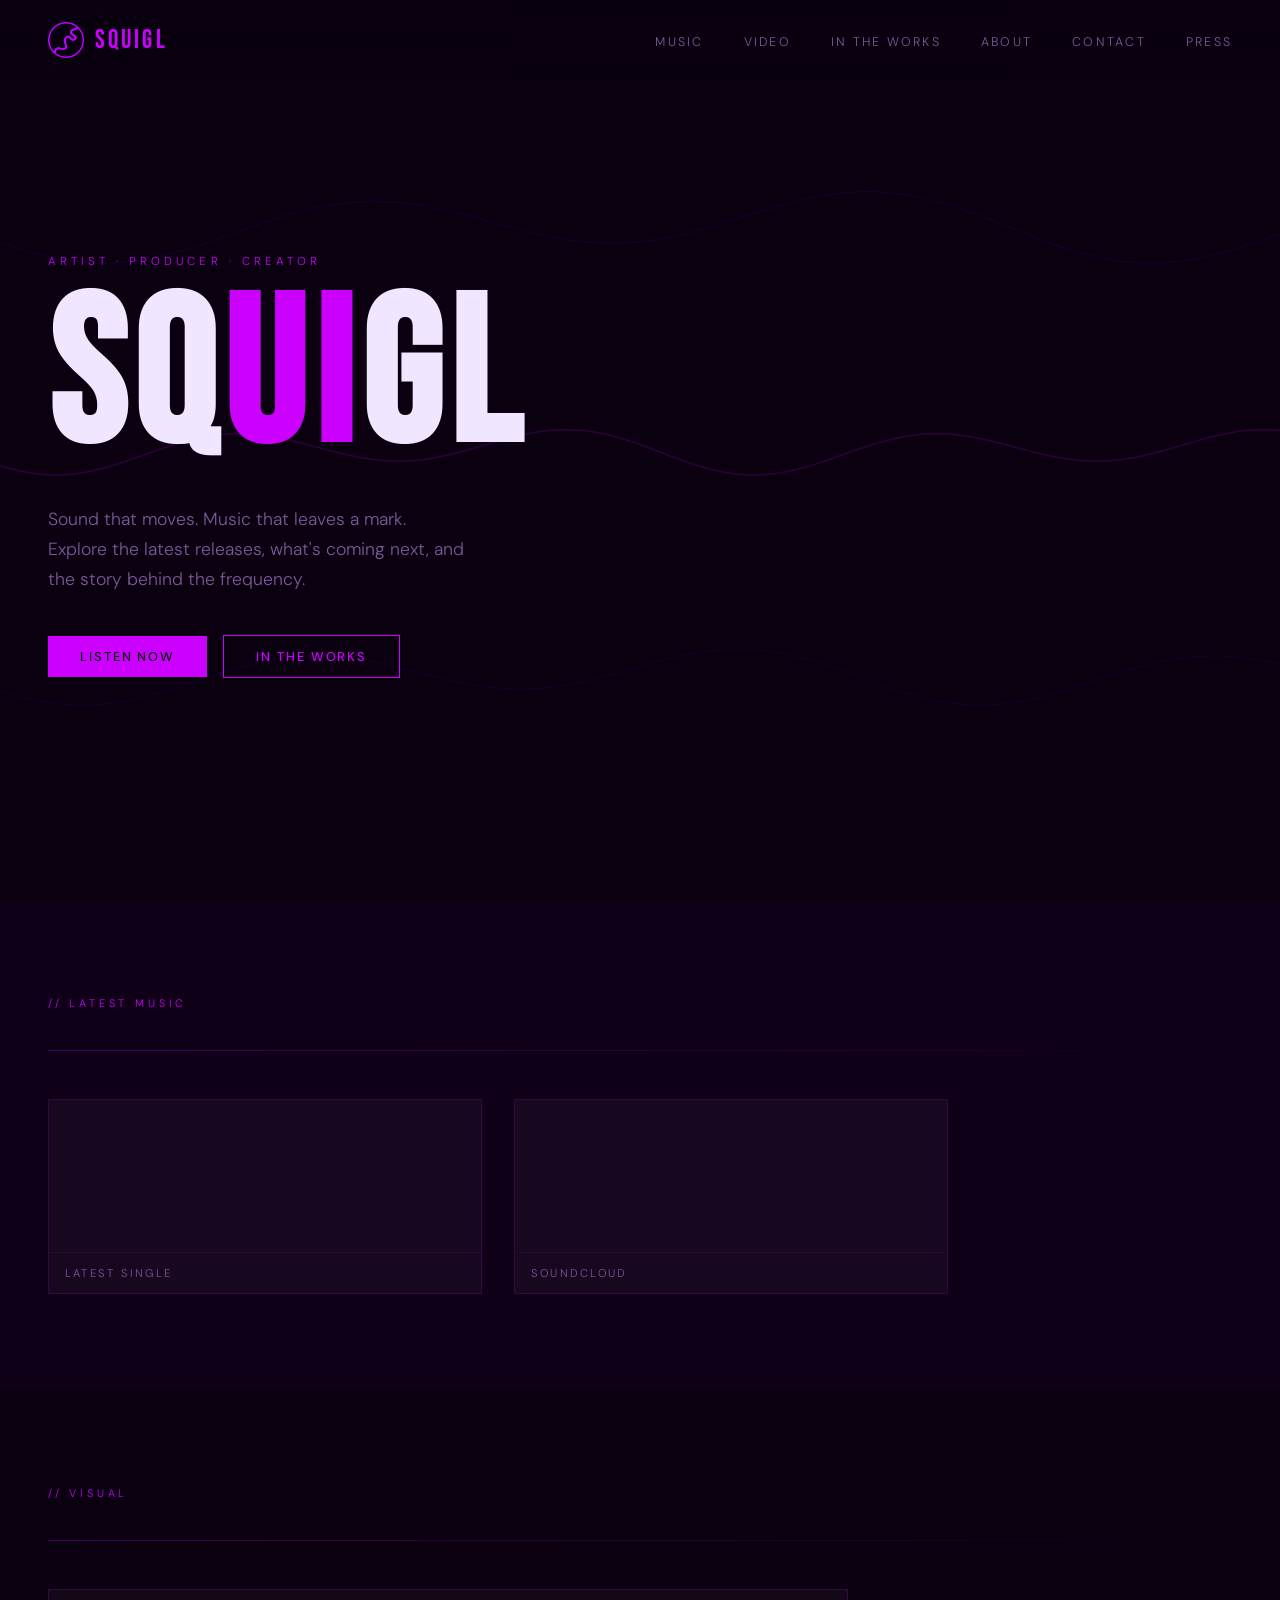
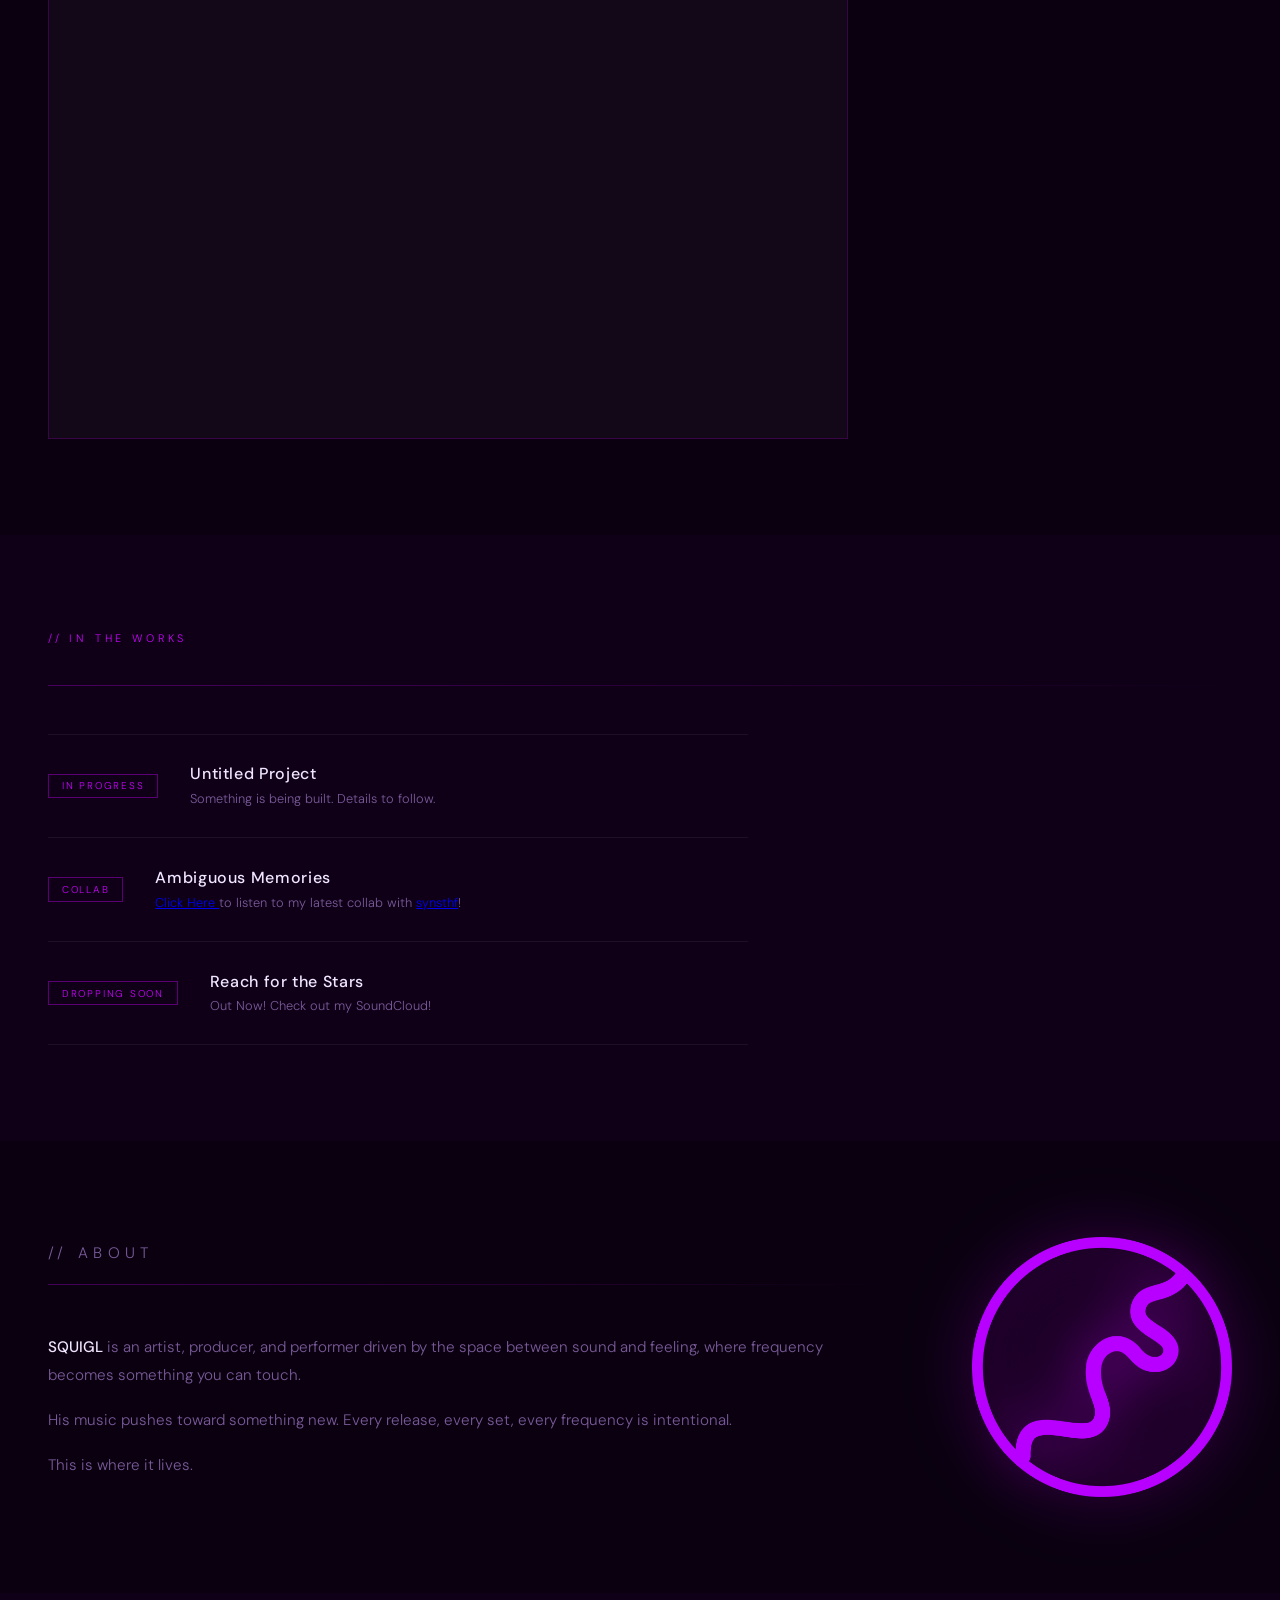
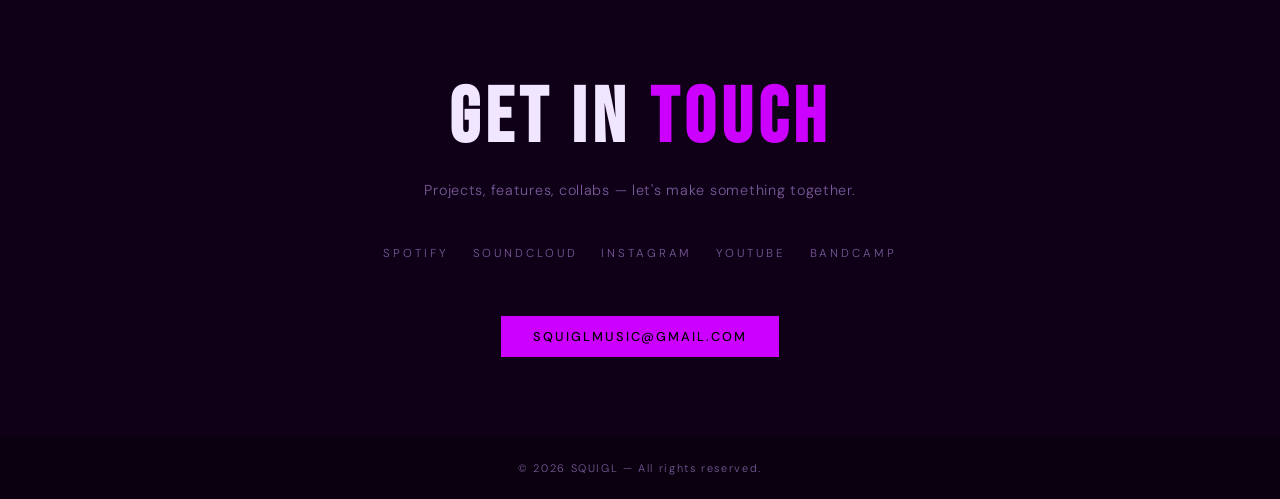
==== commit 9a58945a: "change aesthetics, add press kit" ====
--- a/index.html
+++ b/index.html
@@ -25,13 +25,14 @@
     <li><a href="#itw">In The Works</a></li>
     <li><a href="#about">About</a></li>
     <li><a href="#contact">Contact</a></li>
+    <li><a href="/press/press:index.html">Press</a></li>
   </ul>
 </nav>
 
 <!-- ── HERO ── -->
 <section id="hero">
   <p class="hero-eyebrow">Artist · Producer · Creator</p>
-  <h1 class="hero-title">SQUIGL</h1>
+  <h1 class="hero-title">SQ<span>UI</span>GL</h1>
   <p class="hero-sub">
     Sound that moves. Music that leaves a mark. Explore the latest releases,
     what's coming next, and the story behind the frequency.
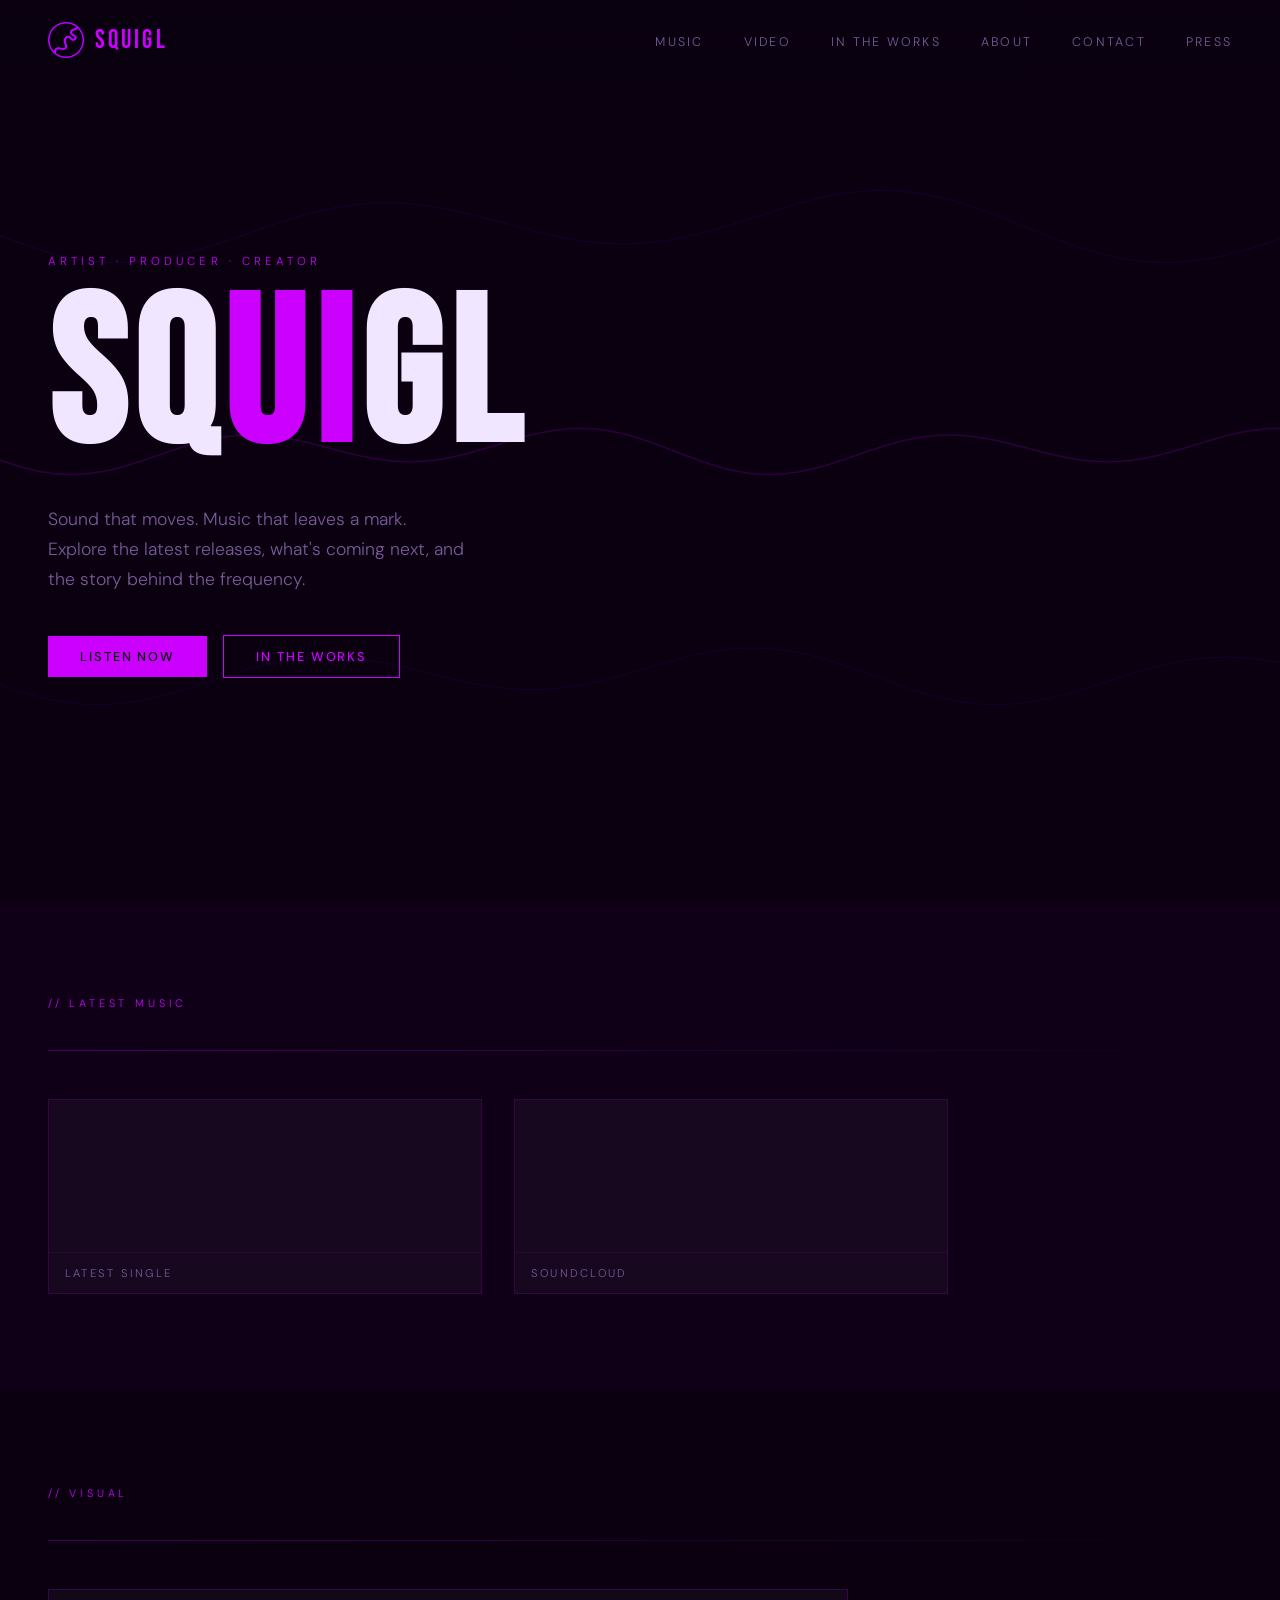
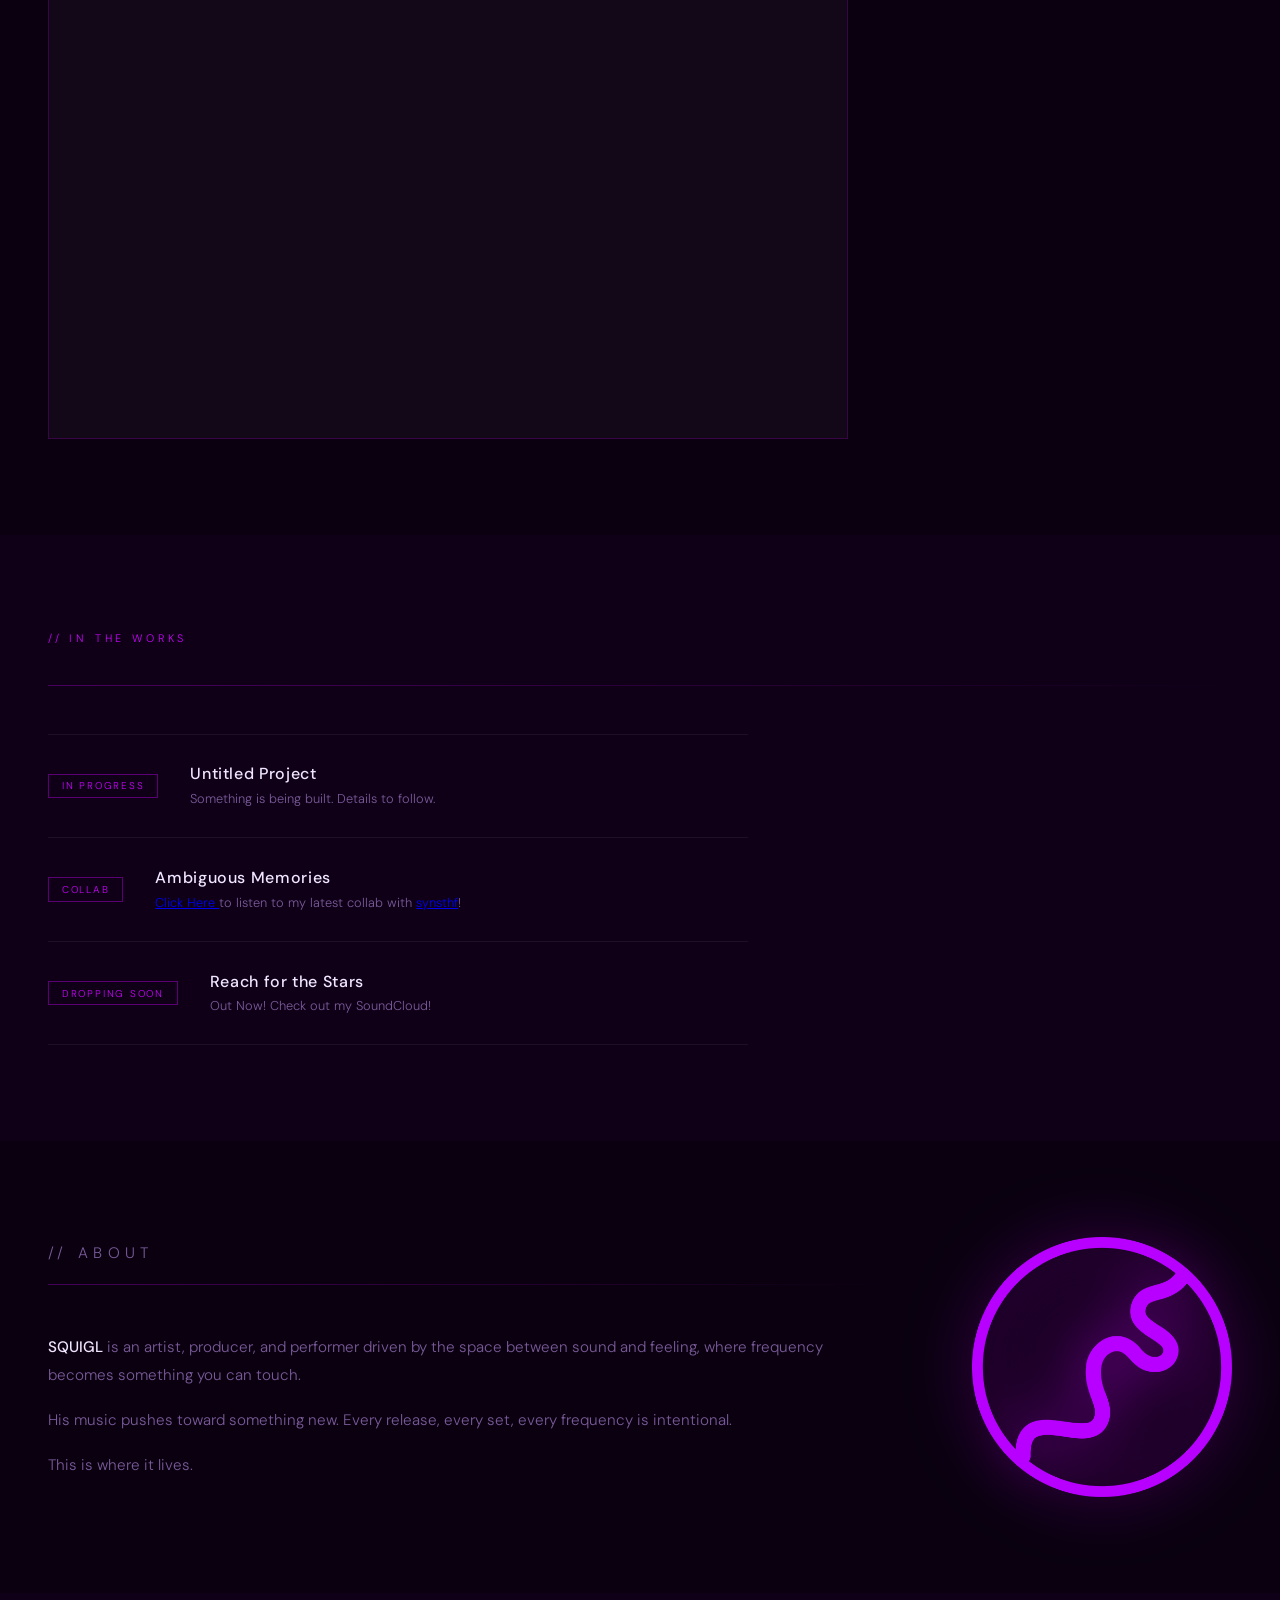
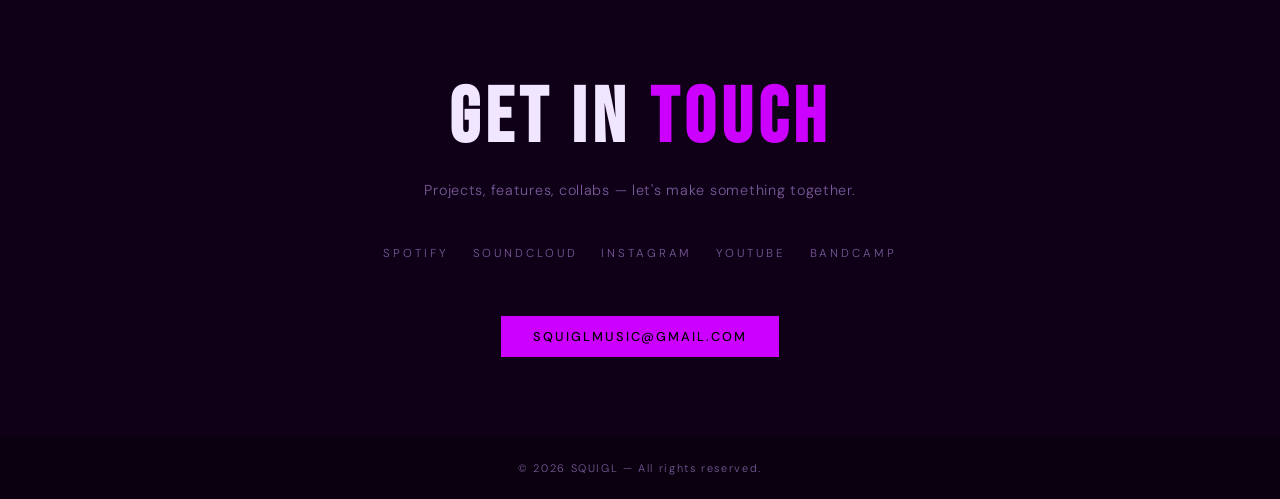
==== commit 6d97720c: "correct press url" ====
--- a/index.html
+++ b/index.html
@@ -25,7 +25,7 @@
     <li><a href="#itw">In The Works</a></li>
     <li><a href="#about">About</a></li>
     <li><a href="#contact">Contact</a></li>
-    <li><a href="/press/press:index.html">Press</a></li>
+    <li><a href="/press/">Press</a></li>
   </ul>
 </nav>
 
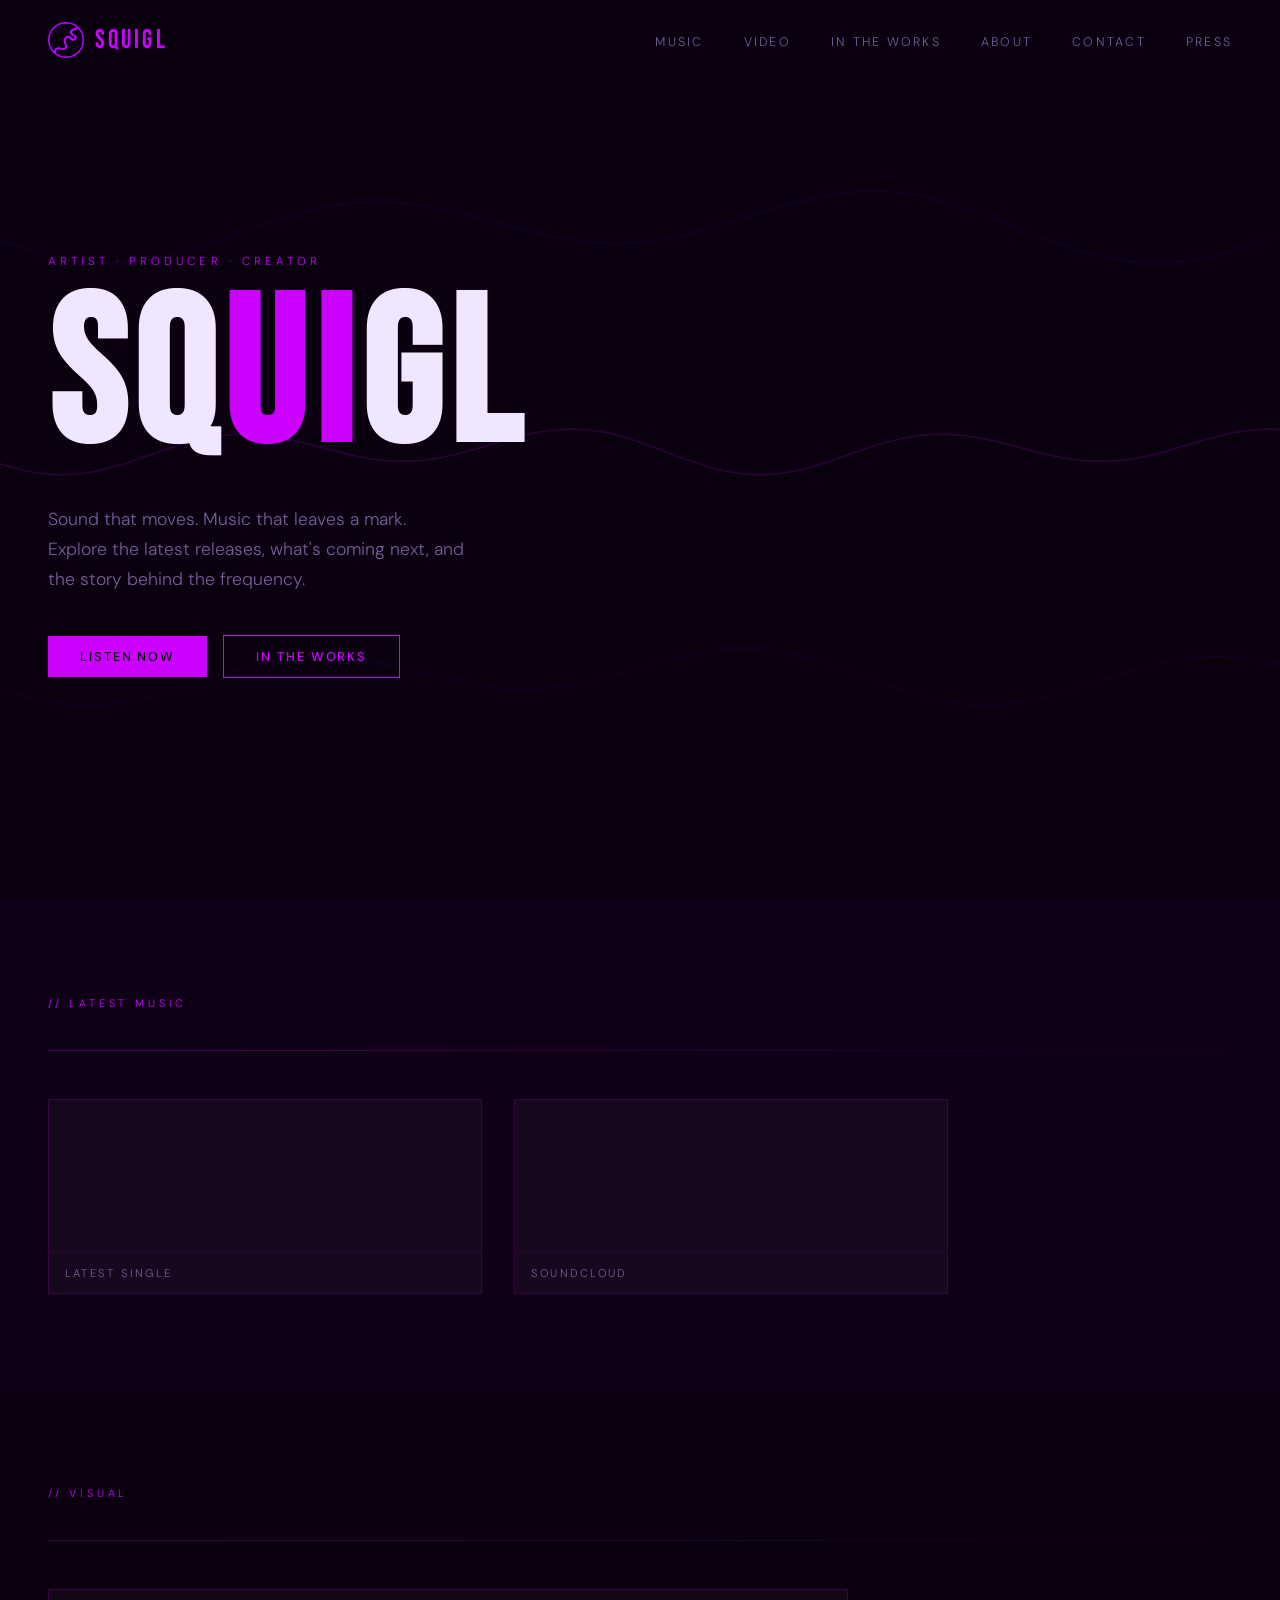
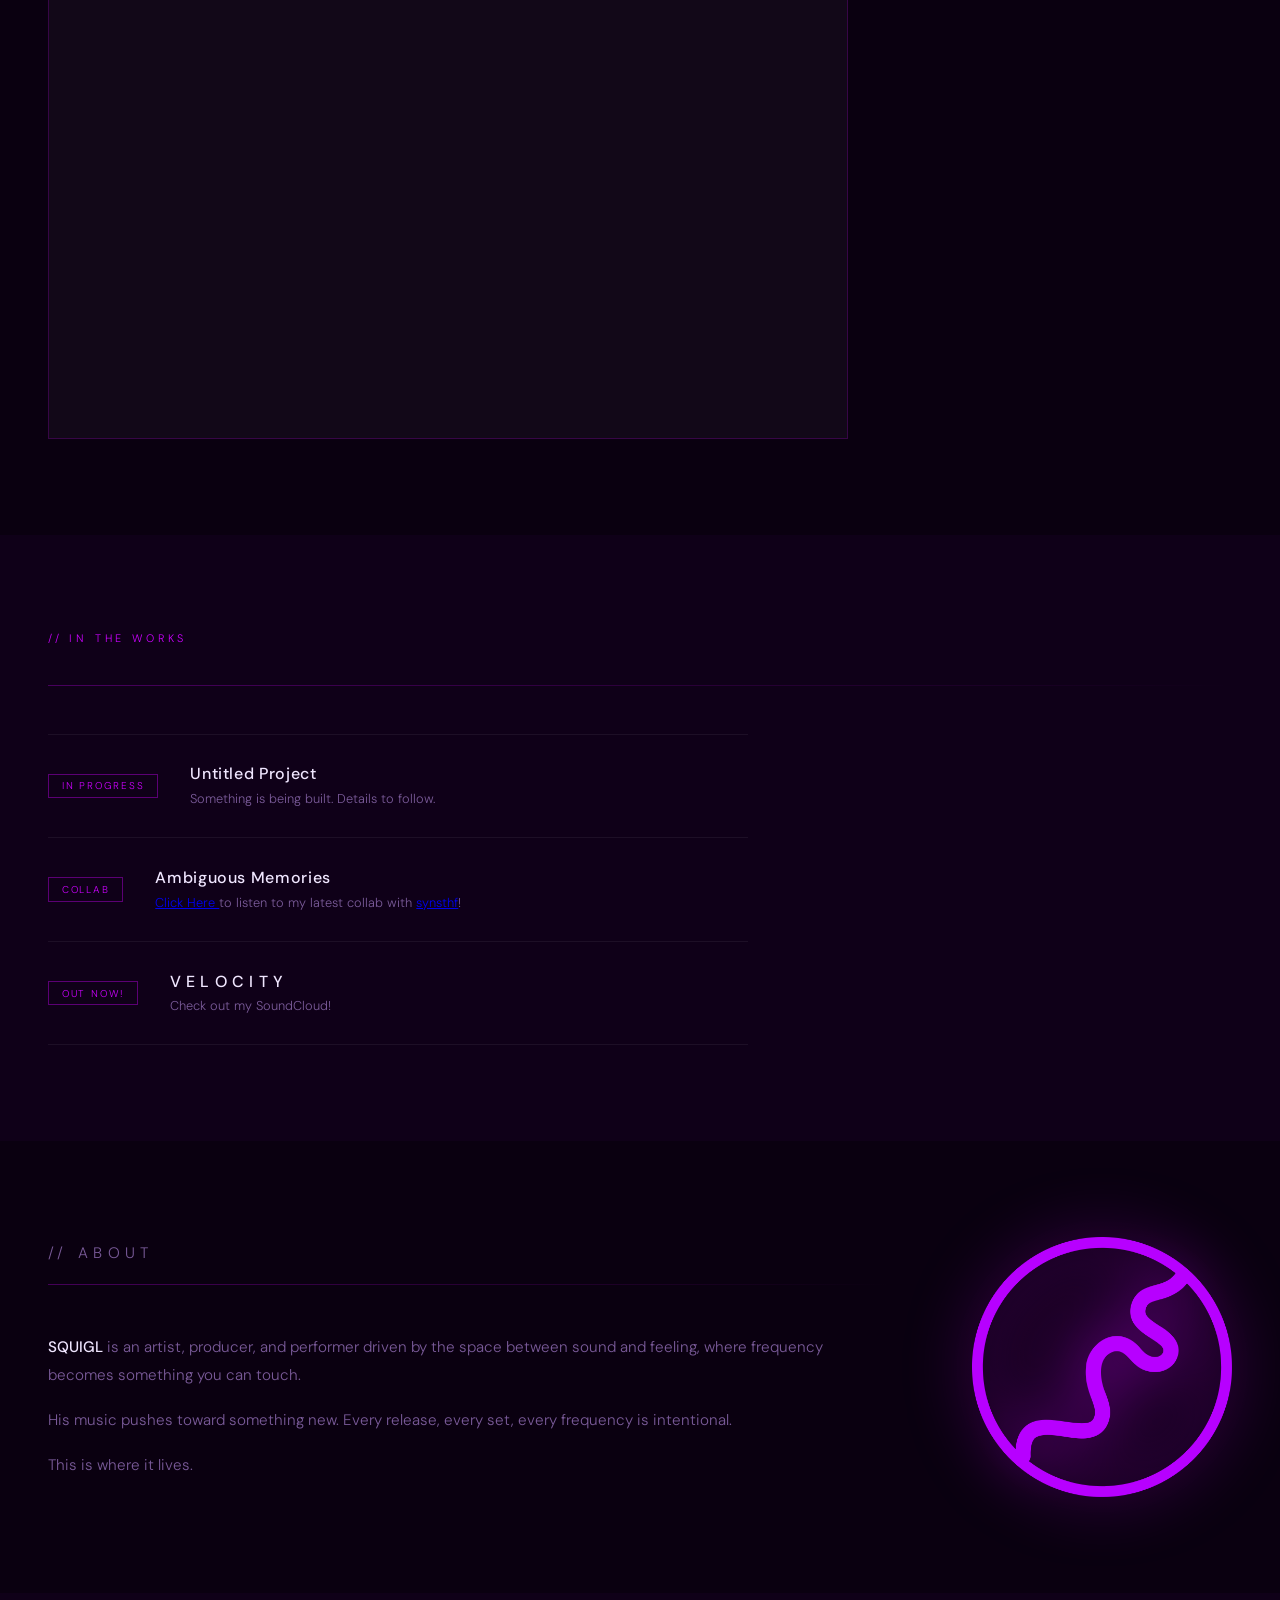
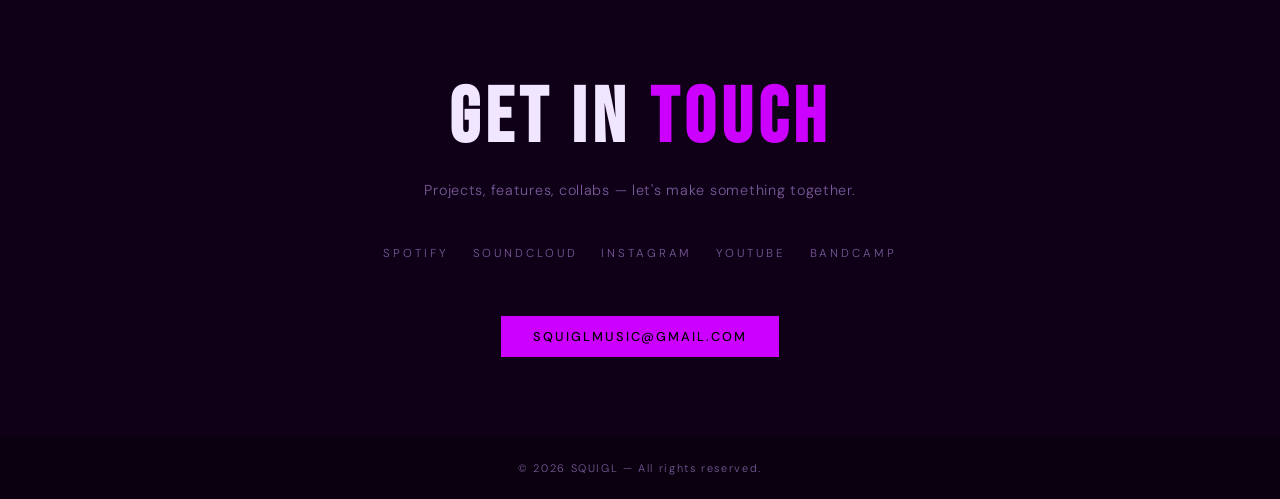
==== commit 6de0a9fa: "update for velocity track" ====
--- a/index.html
+++ b/index.html
@@ -66,7 +66,7 @@
     <!-- SOUNDCLOUD: Replace url= param with your SoundCloud profile/track URL -->
     <div class="embed-card">
       <iframe
-        src="https://w.soundcloud.com/player/?url=https%3A//api.soundcloud.com/tracks/soundcloud%253Atracks%253A2320845209&color=%23ff5500&auto_play=false&hide_related=false&show_comments=true&show_user=true&show_reposts=false&show_teaser=true&visual=true"
+        src="https://w.soundcloud.com/player/?url=https%3A//api.soundcloud.com/tracks/soundcloud%253Atracks%253A2342658545&color=%23ff5500&auto_play=false&hide_related=false&show_comments=true&show_user=true&show_reposts=false&show_teaser=true&visual=true"
         height="152"
         allow="autoplay">
       </iframe>
@@ -122,10 +122,10 @@
     </div>
 
     <div class="itw-card">
-      <span class="itw-status">Dropping Soon</span>
+      <span class="itw-status">Out Now!</span>
       <div class="itw-info">
-        <div class="itw-title">Reach for the Stars</div>
-        <div class="itw-desc">Out Now! Check out my SoundCloud!</div>
+        <div class="itw-title">V E L O C I T Y</div>
+        <div class="itw-desc">Check out my SoundCloud!</div>
       </div>
     </div>
 
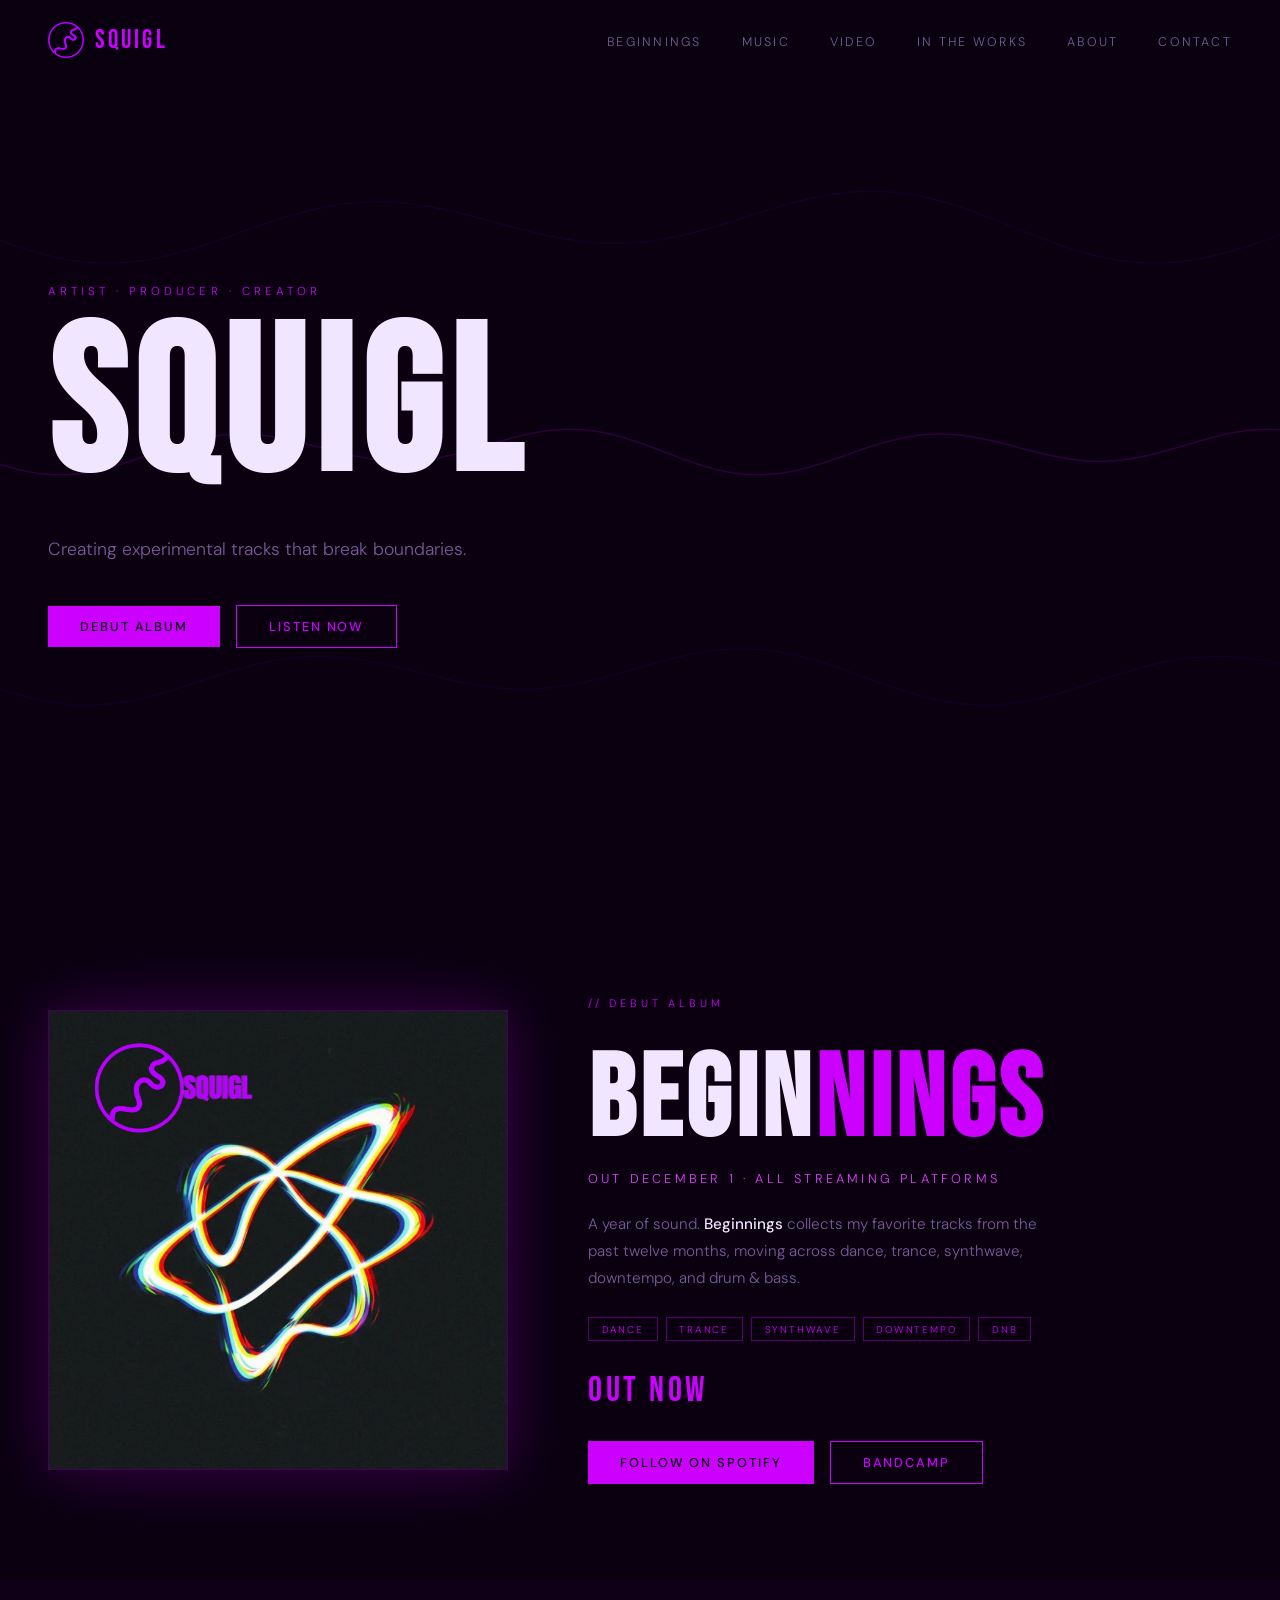
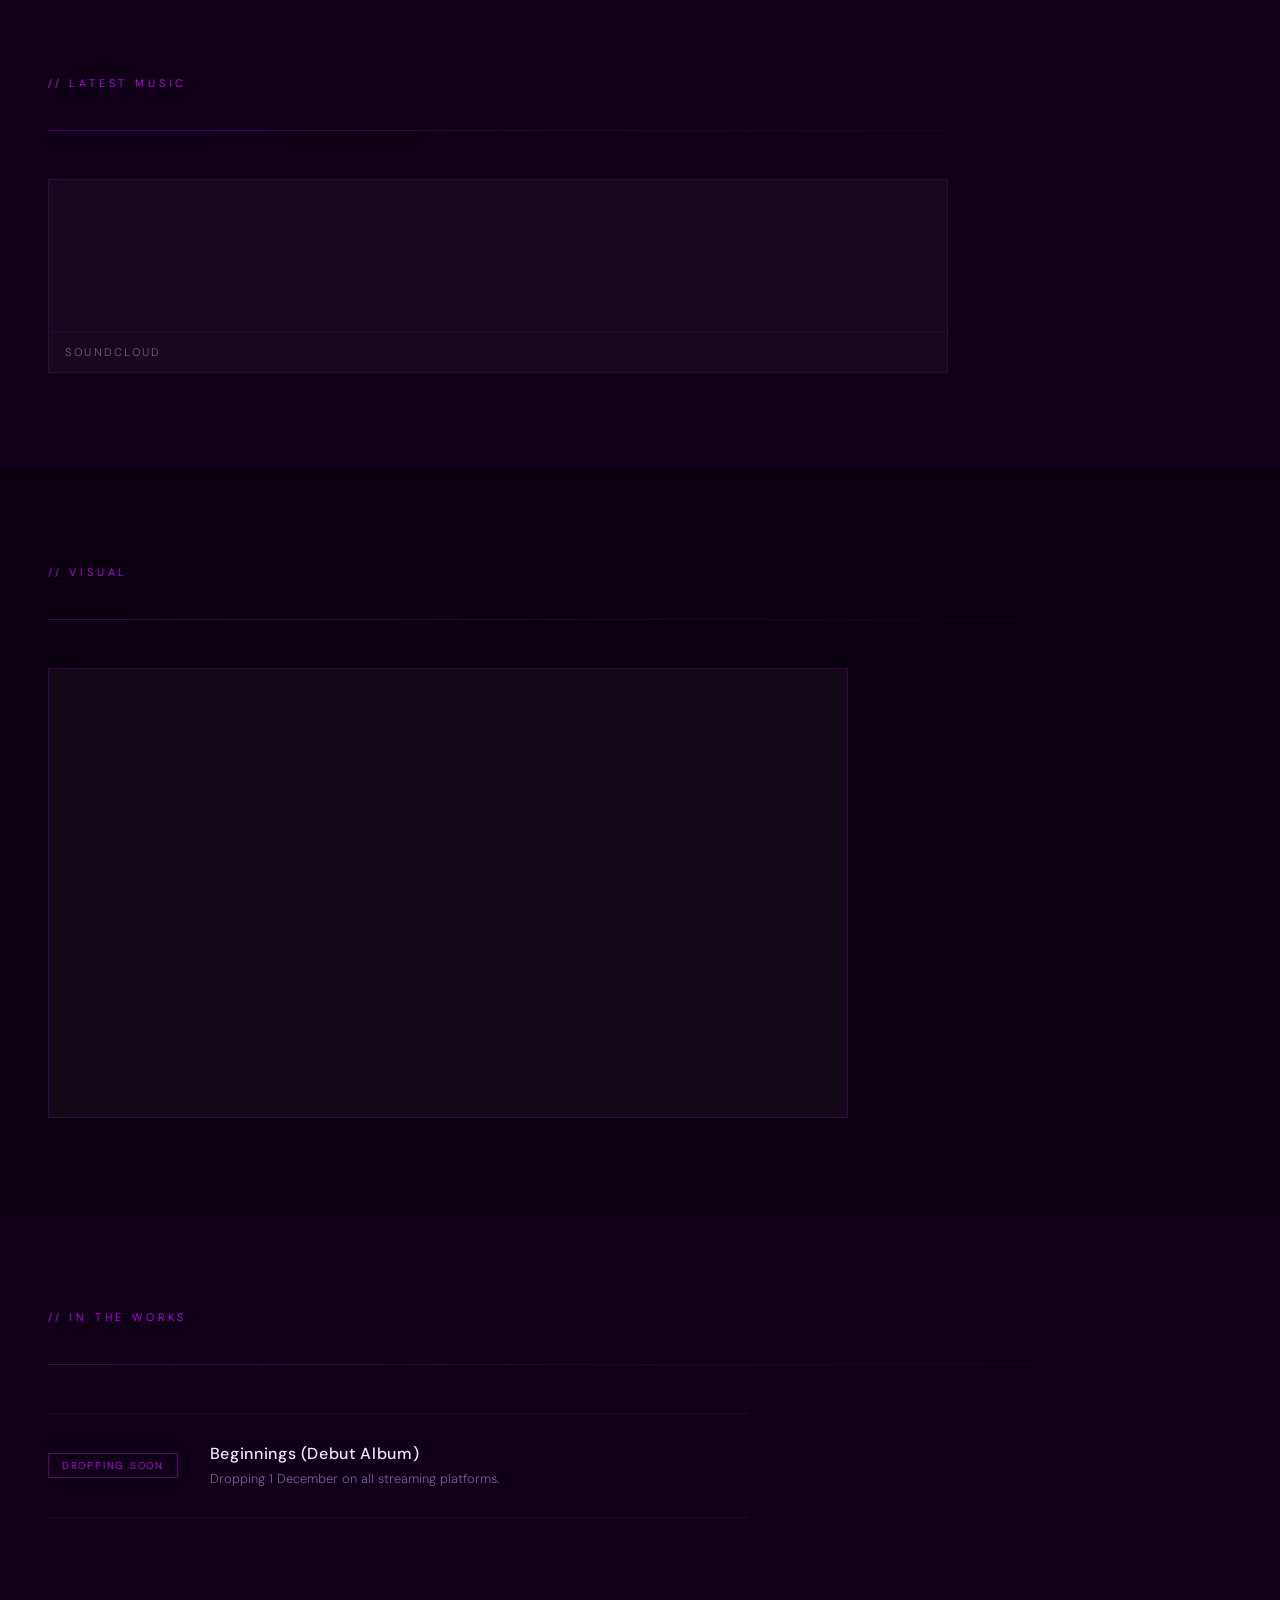
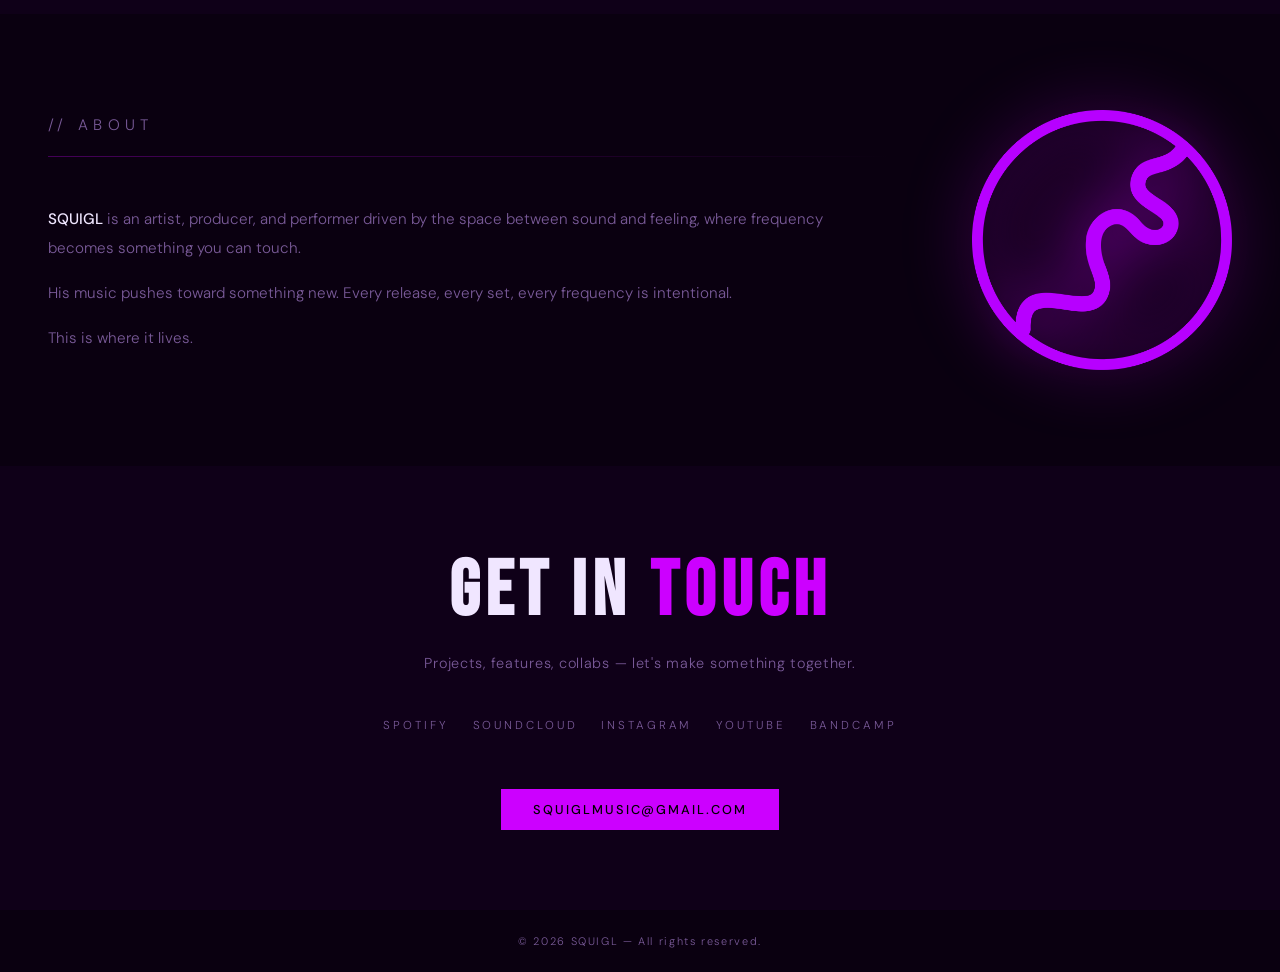
==== commit c2cb149f: "update with album info" ====
--- a/index.html
+++ b/index.html
@@ -20,26 +20,54 @@
     <span>SQUIGL</span>
   </a>
   <ul class="nav-links">
+    <li><a href="#album">Beginnings</a></li>
     <li><a href="#music">Music</a></li>
     <li><a href="#video">Video</a></li>
     <li><a href="#itw">In The Works</a></li>
     <li><a href="#about">About</a></li>
     <li><a href="#contact">Contact</a></li>
-    <li><a href="/press/">Press</a></li>
   </ul>
 </nav>
 
 <!-- ── HERO ── -->
 <section id="hero">
   <p class="hero-eyebrow">Artist · Producer · Creator</p>
-  <h1 class="hero-title">SQ<span>UI</span>GL</h1>
+  <h1 class="hero-title">SQUIGL</h1>
   <p class="hero-sub">
-    Sound that moves. Music that leaves a mark. Explore the latest releases,
-    what's coming next, and the story behind the frequency.
+    Creating experimental tracks that break boundaries. 
   </p>
   <div class="hero-cta">
-    <a href="#music" class="btn-primary">Listen Now</a>
-    <a href="#itw" class="btn-ghost">In The Works</a>
+    <a href="#album" class="btn-primary">Debut Album</a>
+    <a href="#music" class="btn-ghost">Listen Now</a>
+    </div>
+</section>
+
+<!-- ── ALBUM ── -->
+<section id="album">
+  <div class="album-art-wrap reveal">
+    <img src="assets/beginnings_cover_art.png" alt="Beginnings — debut album by SQUIGL" class="album-art" width="1500" height="1500" />
+  </div>
+  <div class="album-info reveal">
+    <p class="section-label">// Debut Album</p>
+    <h2 class="album-title">BEGIN<span>NINGS</span></h2>
+    <p class="album-date">Out December 1 · All streaming platforms</p>
+    <p class="album-desc">
+      A year of sound. <strong>Beginnings</strong> collects my favorite tracks
+      from the past twelve months, moving across dance, trance, synthwave, downtempo, and drum &amp; bass.
+    </p>
+    <ul class="album-tags">
+      <li>Dance</li><li>Trance</li><li>Synthwave</li><li>Downtempo</li><li>DnB</li>
+    </ul>
+    <div class="countdown" id="countdown" aria-live="polite">
+      <div><span id="cd-days">--</span><small>Days</small></div>
+      <div><span id="cd-hours">--</span><small>Hours</small></div>
+      <div><span id="cd-mins">--</span><small>Mins</small></div>
+      <div><span id="cd-secs">--</span><small>Secs</small></div>
+    </div>
+    <div class="album-cta">
+      <a href="https://open.spotify.com/artist/3eHEbnWZ27MDBjAHcdsJw5" class="btn-primary">Follow on Spotify</a>
+      <a href="https://squigl.bandcamp.com/" class="btn-ghost">Bandcamp</a>
+    </div>
   </div>
 </section>
 
@@ -51,22 +79,10 @@
   </div>
   <div class="music-grid reveal">
 
-    <!-- SPOTIFY: Replace src with your own Spotify embed URL -->
-    <div class="embed-card">
-      <iframe
-        style="border-radius:12px"
-        src="https://open.spotify.com/embed/track/2pIwfe04i9Z5fiFF3pInk8"
-        width="100%" height="152" frameBorder="0" allowfullscreen=""
-        allow="autoplay; clipboard-write; encrypted-media; fullscreen; picture-in-picture"
-        loading="lazy">
-      </iframe>
-      <p class="embed-label">Latest Single</p>
-    </div>
-
     <!-- SOUNDCLOUD: Replace url= param with your SoundCloud profile/track URL -->
     <div class="embed-card">
       <iframe
-        src="https://w.soundcloud.com/player/?url=https%3A//api.soundcloud.com/tracks/soundcloud%253Atracks%253A2342658545&color=%23ff5500&auto_play=false&hide_related=false&show_comments=true&show_user=true&show_reposts=false&show_teaser=true&visual=true"
+        src="https://w.soundcloud.com/player/?url=https%3A//api.soundcloud.com/tracks/soundcloud%253Atracks%253A2430497055&color=%23ff5500&auto_play=false&hide_related=false&show_comments=true&show_user=true&show_reposts=false&show_teaser=true&visual=true"
         height="152"
         allow="autoplay">
       </iframe>
@@ -104,28 +120,10 @@
 
     <!-- ITW CARD: Duplicate for each project. Status options: Coming Soon / In Progress / Collab / Dropping Soon -->
     <div class="itw-card">
-      <span class="itw-status">In Progress</span>
+      <span class="itw-status">Dropping Soon</span>
       <div class="itw-info">
-        <div class="itw-title">Untitled Project</div>
-        <div class="itw-desc">Something is being built. Details to follow.</div>
-      </div>
-    </div>
-
-    <div class="itw-card">
-      <span class="itw-status">Collab</span>
-      <div class="itw-info">
-        <div class="itw-title">Ambiguous Memories</div>
-        <div class="itw-desc"><a href="https://on.soundcloud.com/UWkjcB81H3NLh9dh9k">
-          Click Here
-        </a>to listen to my latest collab with <a href="https://soundcloud.com/synsthf">synsthf</a>!</div>
-      </div>
-    </div>
-
-    <div class="itw-card">
-      <span class="itw-status">Out Now!</span>
-      <div class="itw-info">
-        <div class="itw-title">V E L O C I T Y</div>
-        <div class="itw-desc">Check out my SoundCloud!</div>
+        <div class="itw-title">Beginnings (Debut Album)</div>
+        <div class="itw-desc">Dropping 1 December on all streaming platforms.</div>
       </div>
     </div>
 
--- a/styles.css
+++ b/styles.css
@@ -503,6 +503,124 @@
   transform: translateY(0);
 }
 
+
+/* ============================================================
+   ALBUM
+   ============================================================ */
+#album {
+  display: flex;
+  flex-direction: row;
+  align-items: center;
+  gap: 5rem;
+  background: var(--bg);
+}
+
+.album-art-wrap {
+  flex: 0 1 460px;
+  min-width: 0;
+}
+
+.album-art {
+  display: block;
+  width: 100%;
+  height: auto;
+  aspect-ratio: 1 / 1;
+  object-fit: cover;
+  border: 1px solid rgba(204,0,255,0.3);
+  box-shadow: 0 0 60px rgba(204,0,255,0.25);
+}
+
+.album-info { flex: 1; min-width: 0; }
+
+.album-title {
+  font-family: 'Bebas Neue', sans-serif;
+  font-size: clamp(3.5rem, 9vw, 8rem);
+  line-height: 0.9;
+  letter-spacing: 0.04em;
+  color: var(--text);
+}
+
+.album-title span { color: var(--magenta); }
+
+.album-date {
+  margin-top: 1rem;
+  font-size: 0.8rem;
+  letter-spacing: 0.25em;
+  text-transform: uppercase;
+  color: var(--magenta-bright);
+}
+
+.album-desc {
+  margin-top: 1.5rem;
+  max-width: 480px;
+  color: var(--muted);
+  line-height: 1.8;
+  font-size: 0.95rem;
+}
+
+.album-desc strong { color: var(--text); font-weight: 500; }
+
+.album-tags {
+  list-style: none;
+  display: flex;
+  flex-wrap: wrap;
+  gap: 0.5rem;
+  margin-top: 1.5rem;
+}
+
+.album-tags li {
+  font-size: 0.62rem;
+  letter-spacing: 0.18em;
+  text-transform: uppercase;
+  color: var(--magenta);
+  border: 1px solid rgba(204,0,255,0.4);
+  padding: 0.3rem 0.8rem;
+}
+
+.countdown {
+  display: flex;
+  flex-direction: row;
+  gap: 1.5rem;
+  margin-top: 2rem;
+}
+
+.countdown div {
+  display: flex;
+  flex-direction: column;
+  align-items: center;
+  min-width: 3.5rem;
+}
+
+.countdown span {
+  font-family: 'Bebas Neue', sans-serif;
+  font-size: 2.6rem;
+  line-height: 1;
+  color: var(--text);
+}
+
+.countdown small {
+  margin-top: 0.3rem;
+  font-size: 0.6rem;
+  letter-spacing: 0.2em;
+  text-transform: uppercase;
+  color: var(--muted);
+}
+
+.countdown.released { display: block; }
+.countdown.released .out-now {
+  font-family: 'Bebas Neue', sans-serif;
+  font-size: 2.2rem;
+  letter-spacing: 0.1em;
+  color: var(--magenta);
+}
+
+.album-cta {
+  display: flex;
+  flex-wrap: wrap;
+  gap: 1rem;
+  margin-top: 2rem;
+}
+
 /* ============================================================
    RESPONSIVE
    ============================================================ */
@@ -525,10 +643,15 @@
     flex-direction: column;
   }
 
-  #about {
+  #about,
+  #album {
     flex-direction: column;
-    gap: 3rem;
-  }
+    gap: 2.5rem;
+  }
+
+  .album-art-wrap { flex: 0 0 auto; width: 100%; max-width: 420px; }
+  .countdown { gap: 1rem; }
+  .countdown span { font-size: 2.1rem; }
 
   .about-visual {
     order: -1;
